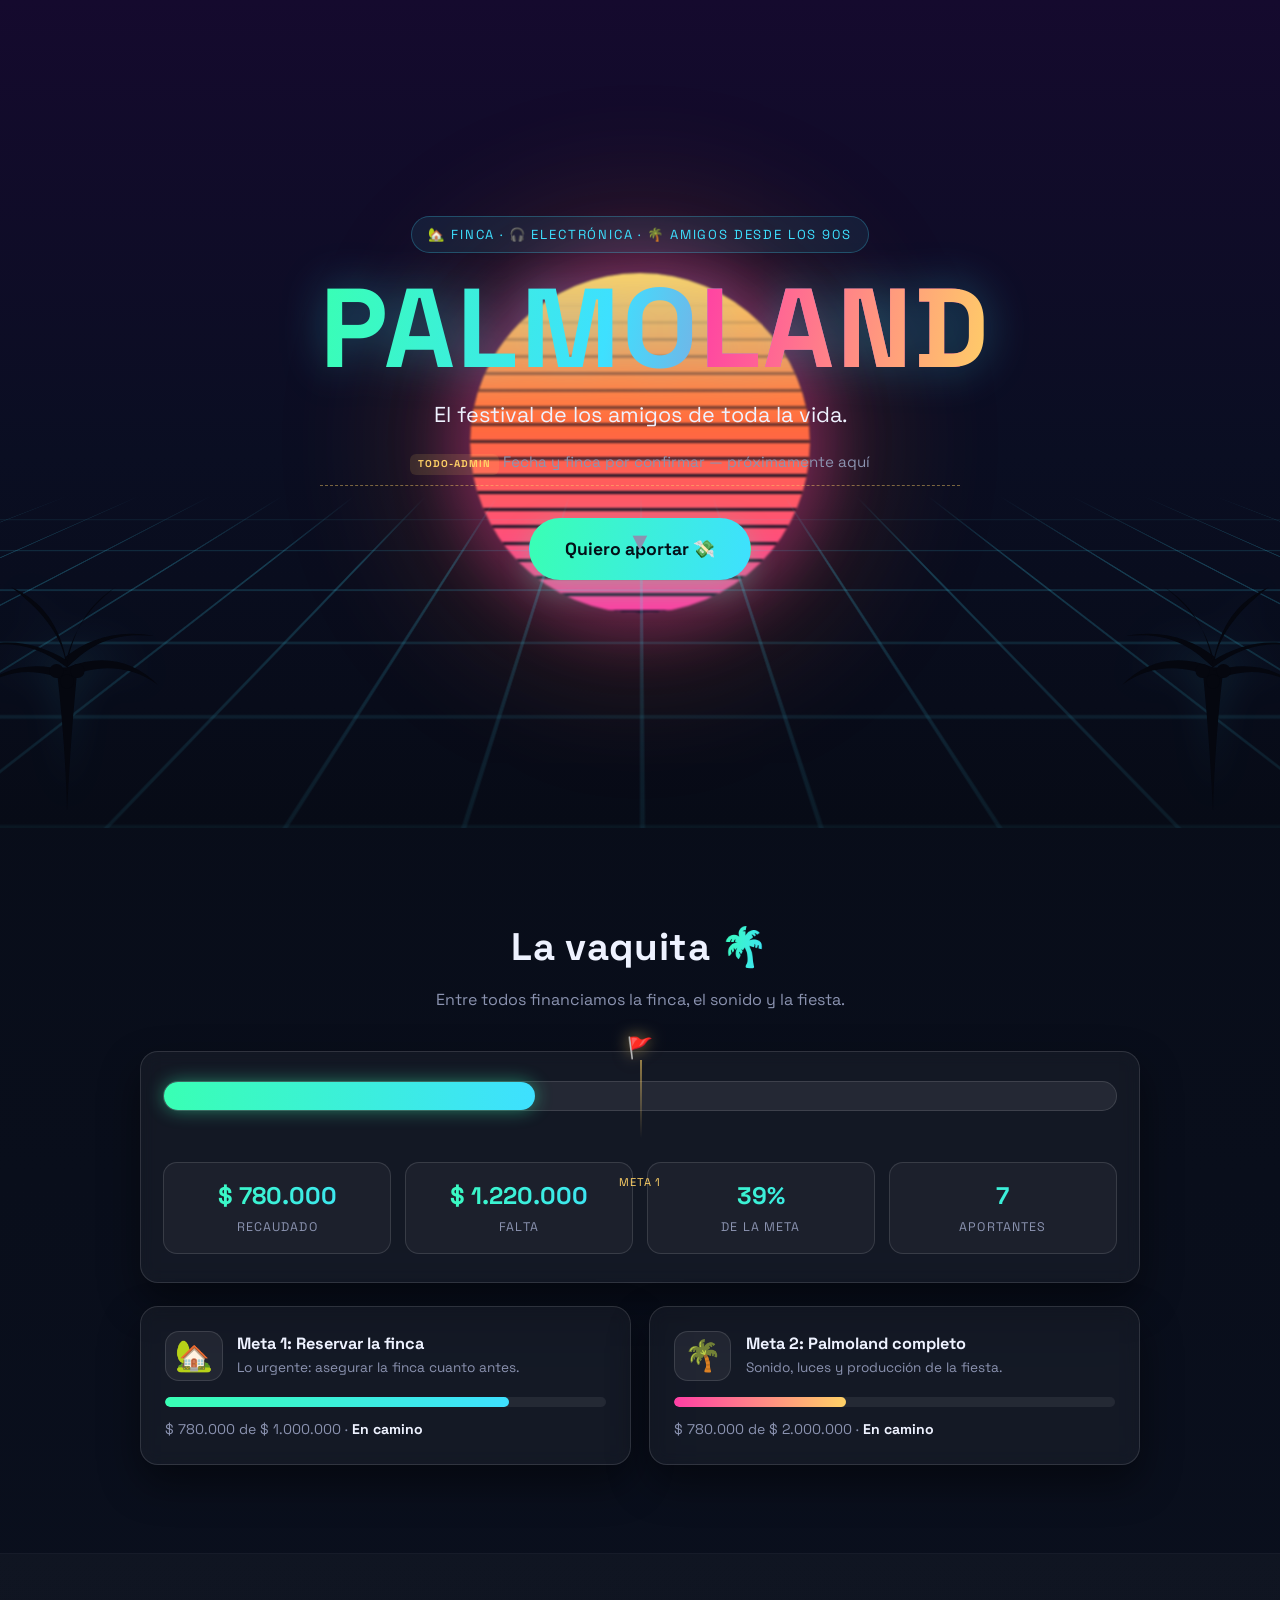
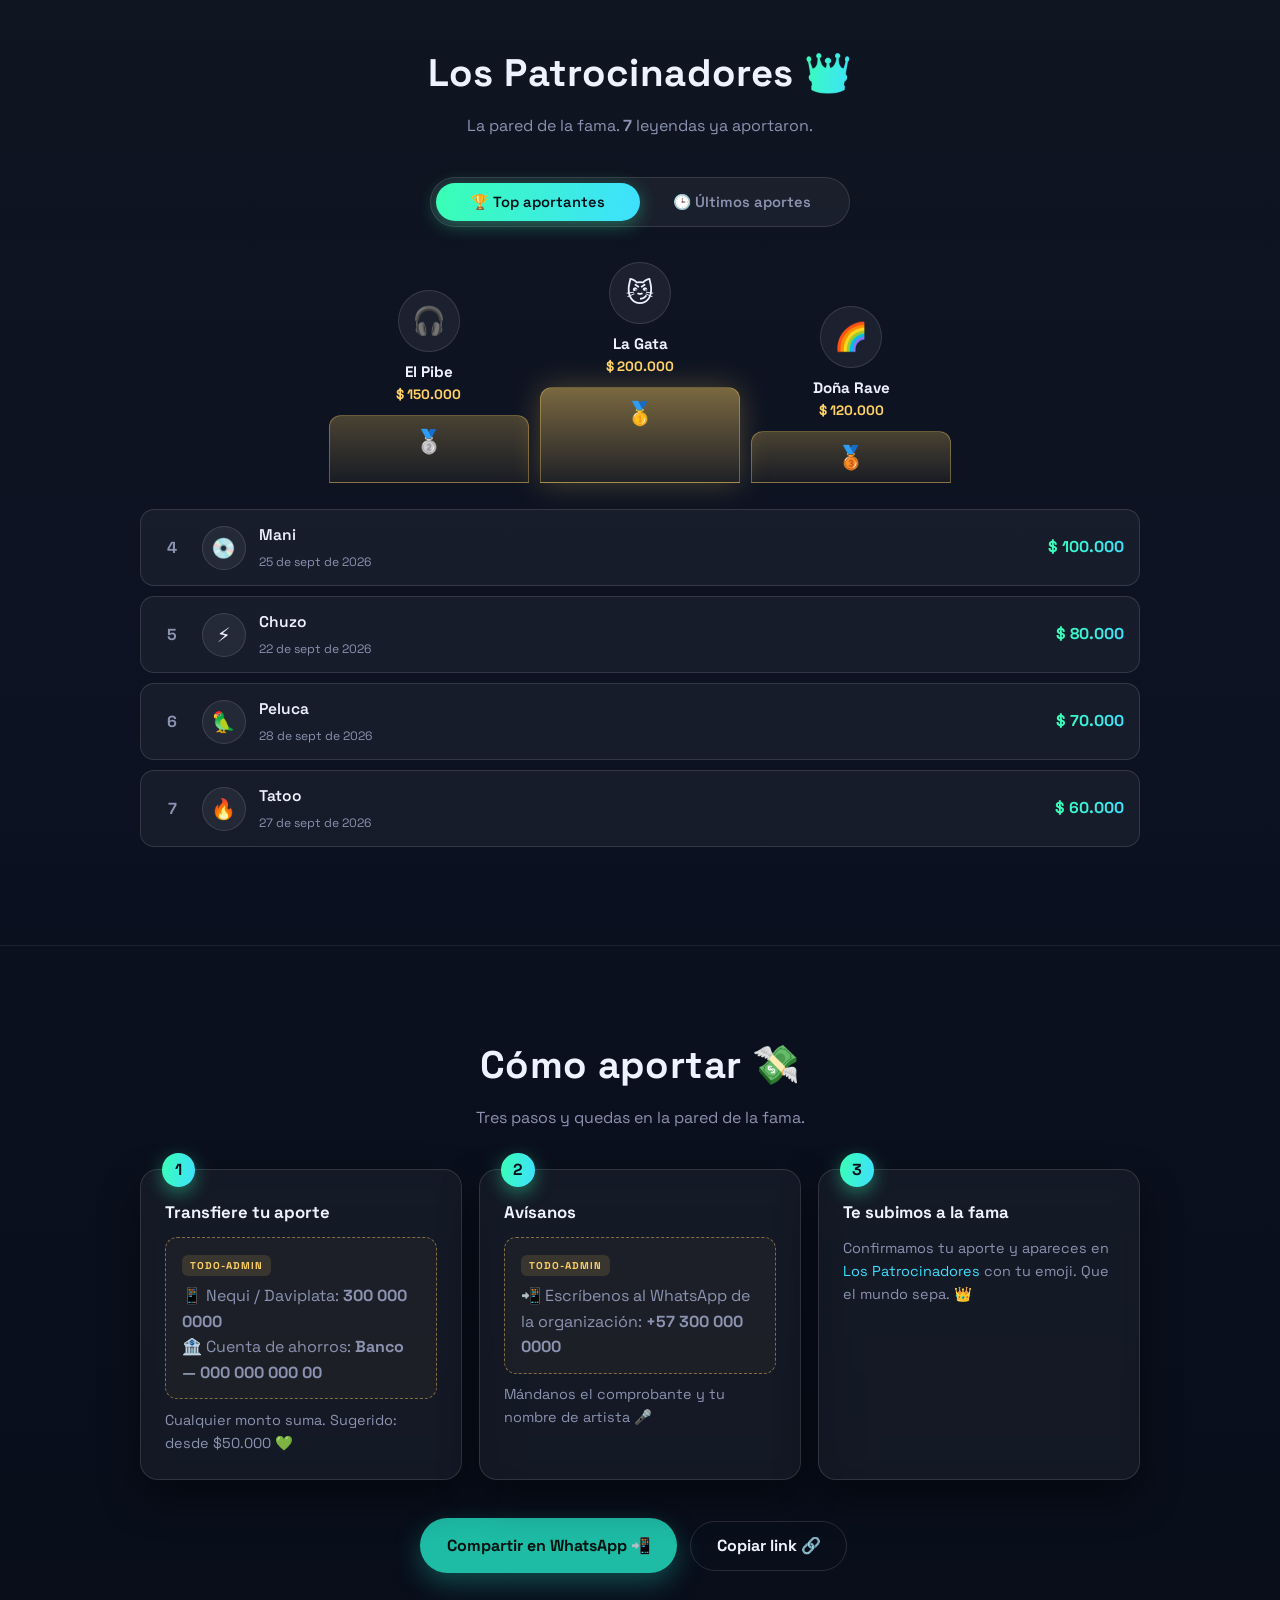
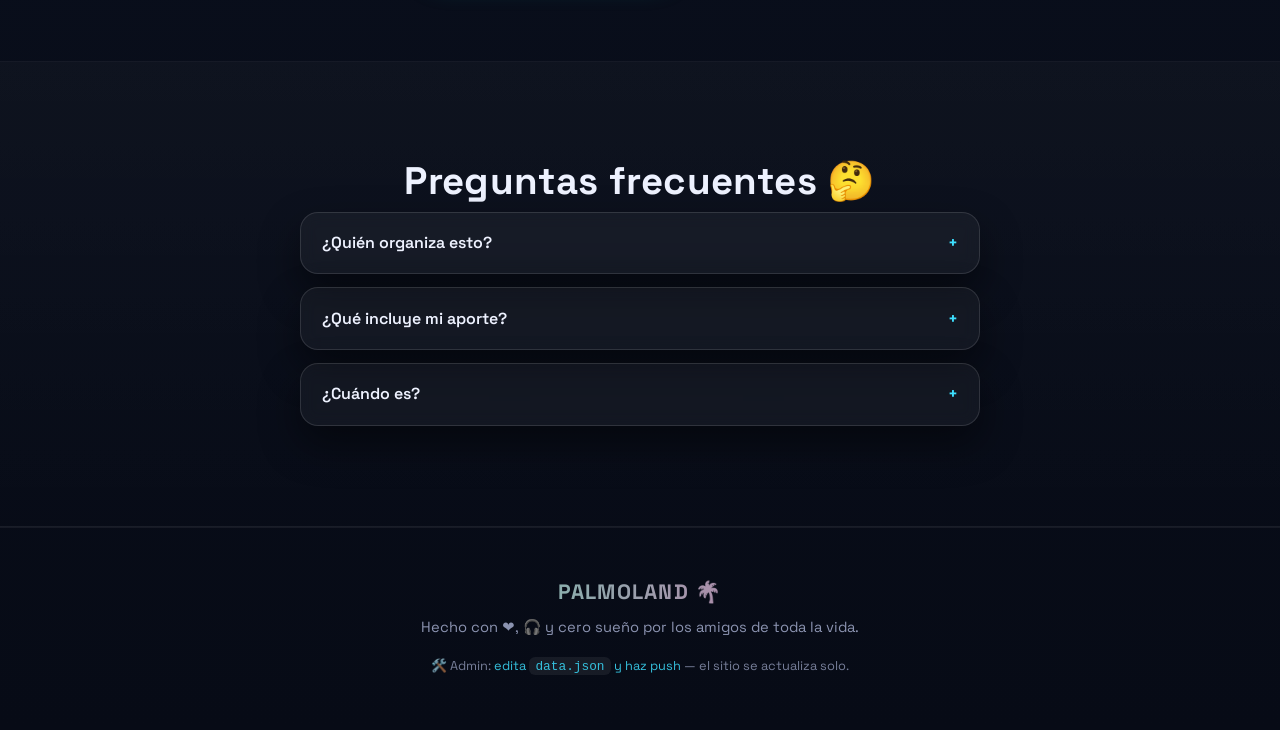
==== index.html @ c313b342 "feat: Palmoland landing page — data-driven fundraising site Single-page static site for the friends'" ====
<!DOCTYPE html>
<html lang="es-CO">
<head>
  <meta charset="UTF-8" />
  <meta name="viewport" content="width=device-width, initial-scale=1.0" />
  <title>Palmoland 🌴 — El festival de los amigos</title>
  <meta name="description" content="Palmoland: el festival privado de los amigos de toda la vida. Música electrónica, finca, y los mismos de siempre. Aporta y súmate a la fiesta 🎧🌴" />
  <meta name="theme-color" content="#070b16" />

  <!-- Open Graph / WhatsApp preview -->
  <meta property="og:title" content="Palmoland 🌴 — El festival de los amigos" />
  <meta property="og:description" content="El festival privado de los amigos de toda la vida. Aporta, mira el progreso y súmate a la fiesta 🎧" />
  <meta property="og:type" content="website" />
  <meta property="og:locale" content="es_CO" />
  <meta property="og:url" content="https://toxykdude.github.io/palmoland/" />
  <meta property="og:image" content="https://toxykdude.github.io/palmoland/og-image.png" />
  <meta property="og:image:width" content="1200" />
  <meta property="og:image:height" content="630" />
  <meta name="twitter:card" content="summary_large_image" />
  <meta name="twitter:title" content="Palmoland 🌴 — El festival de los amigos" />
  <meta name="twitter:description" content="El festival privado de los amigos de toda la vida. Aporta y súmate a la fiesta 🎧" />
  <meta name="twitter:image" content="https://toxykdude.github.io/palmoland/og-image.png" />

  <link rel="icon" href="data:image/svg+xml,%3Csvg xmlns='http://www.w3.org/2000/svg' viewBox='0 0 100 100'%3E%3Ctext y='.9em' font-size='90'%3E%F0%9F%8C%B4%3C/text%3E%3C/svg%3E" />

  <link rel="preconnect" href="https://fonts.googleapis.com" />
  <link rel="preconnect" href="https://fonts.gstatic.com" crossorigin />
  <link href="https://fonts.googleapis.com/css2?family=Space+Grotesk:wght@400;500;700&display=swap" rel="stylesheet" />
  <link rel="stylesheet" href="styles.css" />
</head>
<body>

  <!-- ============ HERO ============ -->
  <header class="hero" id="inicio">
    <div class="hero-bg" aria-hidden="true">
      <div class="sun"></div>
      <div class="grid-floor"></div>
      <svg class="palm palm-left" viewBox="0 0 120 160" aria-hidden="true"><use href="#palm-shape"/></svg>
      <svg class="palm palm-right" viewBox="0 0 120 160" aria-hidden="true"><use href="#palm-shape"/></svg>
    </div>

    <!-- Palm silhouette definition -->
    <svg width="0" height="0" style="position:absolute" aria-hidden="true">
      <defs>
        <g id="palm-shape">
          <path d="M60 160 C58 120 56 100 54 78 L66 78 C63 104 61 128 60 160 Z" />
          <path d="M60 78 C40 70 22 74 8 88 C24 76 44 76 60 84 Z" />
          <path d="M60 78 C44 62 30 58 10 60 C32 56 48 62 61 72 Z" />
          <path d="M60 76 C56 56 48 42 32 32 C46 42 56 56 60 72 Z" />
          <path d="M60 76 C64 54 74 40 92 32 C76 44 64 58 61 74 Z" />
          <path d="M60 78 C78 64 96 62 114 68 C96 60 76 64 60 74 Z" />
          <path d="M60 80 C80 74 98 78 112 92 C96 78 76 78 60 86 Z" />
          <circle cx="54" cy="80" r="4" /><circle cx="66" cy="80" r="4" /><circle cx="60" cy="86" r="4" />
        </g>
      </defs>
    </svg>

    <div class="hero-content">
      <p class="hero-kicker">🏡 Finca · 🎧 Electrónica · 🌴 Amigos desde los 90s</p>
      <h1 class="hero-title">PALMO<span>LAND</span></h1>
      <p class="hero-tagline">El festival de los amigos de toda la vida.</p>
      <p class="hero-date todo-admin"><span class="todo-tag">TODO-ADMIN</span> Fecha y finca por confirmar — próximamente aquí</p>
      <a class="btn btn-primary btn-big" href="#aportar">Quiero aportar 💸</a>
      <a class="hero-scroll" href="#progreso" aria-label="Ver progreso de la recaudación">▼</a>
    </div>
  </header>

  <main>
    <!-- ============ PROGRESO ============ -->
    <section class="section" id="progreso" aria-labelledby="progreso-title">
      <div class="wrap">
        <h2 class="section-title" id="progreso-title">La vaquita <span class="accent">🌴</span></h2>
        <p class="section-sub">Entre todos financiamos la finca, el sonido y la fiesta.</p>

        <div class="card progress-card">
          <div class="progress-bar" role="progressbar" aria-label="Progreso de la recaudación"
               aria-valuemin="0" aria-valuemax="100" aria-valuenow="0" id="main-bar" tabindex="0">
            <div class="bar-fill" id="bar-fill"></div>
            <!-- Milestone 1 pin at 50% (rendered by JS) -->
            <div class="bar-pin" id="bar-pin">
              <span class="pin-icon" id="pin-icon" aria-hidden="true">🚩</span>
              <span class="pin-label">Meta 1</span>
            </div>
          </div>

          <p class="goal-banner hidden" id="goal-banner">¡Nos pasamos de la meta! 🎉 ¡Qué banda! 🌴</p>

          <div class="stats-grid">
            <div class="stat">
              <span class="stat-value" id="stat-total" aria-live="polite">$0</span>
              <span class="stat-label">Recaudado</span>
            </div>
            <div class="stat">
              <span class="stat-value" id="stat-remaining">$0</span>
              <span class="stat-label">Falta</span>
            </div>
            <div class="stat">
              <span class="stat-value" id="stat-pct">0%</span>
              <span class="stat-label">De la meta</span>
            </div>
            <div class="stat">
              <span class="stat-value" id="stat-count">0</span>
              <span class="stat-label">Aportantes</span>
            </div>
          </div>
        </div>

        <div class="milestones" id="milestones">
          <article class="card milestone-card" id="milestone-0">
            <div class="milestone-head">
              <span class="milestone-emoji">🏡</span>
              <div>
                <h3 class="milestone-name">Meta 1: Reservar la finca</h3>
                <p class="milestone-desc">Lo urgente: asegurar la finca cuanto antes.</p>
              </div>
            </div>
            <div class="milestone-subbar"><div class="subbar-fill" id="subbar-0"></div></div>
            <p class="milestone-status"><span id="milestone-amount-0">$0 de $1.000.000</span> · <strong id="milestone-state-0">En camino</strong></p>
          </article>

          <article class="card milestone-card" id="milestone-1">
            <div class="milestone-head">
              <span class="milestone-emoji">🌴</span>
              <div>
                <h3 class="milestone-name">Meta 2: Palmoland completo</h3>
                <p class="milestone-desc">Sonido, luces y producción de la fiesta.</p>
              </div>
            </div>
            <div class="milestone-subbar"><div class="subbar-fill" id="subbar-1"></div></div>
            <p class="milestone-status"><span id="milestone-amount-1">$0 de $2.000.000</span> · <strong id="milestone-state-1">En camino</strong></p>
          </article>
        </div>
      </div>
    </section>

    <!-- ============ PATROCINADORES ============ -->
    <section class="section section-alt" id="patrocinadores" aria-labelledby="patro-title">
      <div class="wrap">
        <h2 class="section-title" id="patro-title">Los Patrocinadores <span class="accent">👑</span></h2>
        <p class="section-sub">La pared de la fama. <strong id="patro-count">0</strong> leyendas ya aportaron.</p>

        <div class="tabs" role="tablist" aria-label="Vistas de patrocinadores">
          <button class="tab active" id="tab-top" role="tab" aria-selected="true" aria-controls="view-top">🏆 Top aportantes</button>
          <button class="tab" id="tab-recent" role="tab" aria-selected="false" aria-controls="view-recent">🕒 Últimos aportes</button>
          <span class="tab-glider" id="tab-glider" aria-hidden="true"></span>
        </div>

        <div id="view-top" role="tabpanel" aria-labelledby="tab-top">
          <div class="podium" id="podium"></div>
          <ol class="rank-list" id="rank-list"></ol>
        </div>

        <div id="view-recent" role="tabpanel" aria-labelledby="tab-recent" hidden>
          <ul class="entry-list" id="recent-list"></ul>
        </div>
      </div>
    </section>

    <!-- ============ CÓMO APORTAR ============ -->
    <section class="section" id="aportar" aria-labelledby="aportar-title">
      <div class="wrap">
        <h2 class="section-title" id="aportar-title">Cómo aportar 💸</h2>
        <p class="section-sub">Tres pasos y quedas en la pared de la fama.</p>

        <div class="steps">
          <article class="card step">
            <span class="step-num">1</span>
            <h3>Transfiere tu aporte</h3>
            <div class="todo-admin todo-block">
              <span class="todo-tag">TODO-ADMIN</span>
              <p>📱 Nequi / Daviplata: <strong>300 000 0000</strong></p>
              <p>🏦 Cuenta de ahorros: <strong>Banco — 000 000 000 00</strong></p>
            </div>
            <p class="step-hint">Cualquier monto suma. Sugerido: desde $50.000 💚</p>
          </article>

          <article class="card step">
            <span class="step-num">2</span>
            <h3>Avísanos</h3>
            <div class="todo-admin todo-block">
              <span class="todo-tag">TODO-ADMIN</span>
              <p>📲 Escríbenos al WhatsApp de la organización: <strong>+57 300 000 0000</strong></p>
            </div>
            <p class="step-hint">Mándanos el comprobante y tu nombre de artista 🎤</p>
          </article>

          <article class="card step">
            <span class="step-num">3</span>
            <h3>Te subimos a la fama</h3>
            <p class="step-hint">Confirmamos tu aporte y apareces en <a href="#patrocinadores">Los Patrocinadores</a> con tu emoji. Que el mundo sepa. 👑</p>
          </article>
        </div>

        <div class="share-row">
          <a class="btn btn-wa" id="btn-wa" href="#" target="_blank" rel="noopener">Compartir en WhatsApp 📲</a>
          <button class="btn btn-ghost" id="btn-copy">Copiar link 🔗</button>
          <span class="copy-feedback" id="copy-feedback" aria-live="polite"></span>
        </div>
      </div>
    </section>

    <!-- ============ FAQ ============ -->
    <section class="section section-alt" id="faq" aria-labelledby="faq-title">
      <div class="wrap wrap-narrow">
        <h2 class="section-title" id="faq-title">Preguntas frecuentes 🤔</h2>

        <details class="card faq-item">
          <summary>¿Quién organiza esto?</summary>
          <p>Los mismos de toda la vida. Palmoland es un festival privado entre amigos: sin patrocinadores, sin foreigns, solo la banda. 🎧</p>
        </details>
        <details class="card faq-item">
          <summary>¿Qué incluye mi aporte?</summary>
          <p>La finca, el sistema de sonido, las luces y la producción de la fiesta. Con la Meta 1 aseguramos la finca; con la Meta 2, Palmoland completo. 🌴</p>
        </details>
        <details class="card faq-item">
          <summary>¿Cuándo es?</summary>
          <p>La fecha se confirma apenas reservemos la finca (Meta 1). Mantente pegado al grupo. 🔜</p>
        </details>
      </div>
    </section>
  </main>

  <!-- ============ FOOTER ============ -->
  <footer class="footer">
    <div class="wrap">
      <p class="footer-title">PALMOLAND 🌴</p>
      <p>Hecho con ❤️, 🎧 y cero sueño por los amigos de toda la vida.</p>
      <p class="footer-admin">🛠️ Admin: <a href="https://github.com/toxykdude/palmoland" target="_blank" rel="noopener">edita <code>data.json</code> y haz push</a> — el sitio se actualiza solo.</p>
    </div>
  </footer>

  <script src="app.js" defer></script>
</body>
</html>
---- styles.css ----
/* ============================================================
   PALMOLAND — synthwave landing for lifelong friends
   Mobile-first · no frameworks · GitHub Pages subpath-safe
   ============================================================ */

:root {
  --bg-0: #070b16;
  --bg-1: #0b1120;
  --bg-2: #101735;
  --card: rgba(255, 255, 255, 0.045);
  --card-strong: rgba(255, 255, 255, 0.08);
  --border: rgba(255, 255, 255, 0.12);
  --text: #eef2ff;
  --muted: #8b93b0;
  --green: #39ffb4;
  --pink: #ff3ea5;
  --cyan: #3ee0ff;
  --gold: #ffd166;
  --font: "Space Grotesk", system-ui, -apple-system, "Segoe UI", Roboto, sans-serif;
  --radius: 18px;
  --shadow: 0 18px 40px rgba(0, 0, 0, 0.45);
}

* { box-sizing: border-box; margin: 0; padding: 0; }

html { scroll-behavior: smooth; }

body {
  font-family: var(--font);
  background:
    radial-gradient(1200px 600px at 80% -10%, rgba(255, 62, 165, 0.12), transparent 60%),
    radial-gradient(1000px 500px at 10% 110%, rgba(62, 224, 255, 0.10), transparent 60%),
    linear-gradient(180deg, var(--bg-0), var(--bg-1) 60%, var(--bg-0));
  color: var(--text);
  line-height: 1.6;
  -webkit-font-smoothing: antialiased;
  overflow-x: hidden;
}

img, svg { display: block; max-width: 100%; }
a { color: var(--cyan); text-decoration: none; }
a:hover { text-decoration: underline; }

.wrap { width: min(1000px, 92%); margin: 0 auto; }
.wrap-narrow { width: min(680px, 92%); }

.hidden { display: none !important; }

/* ============================================================
   HERO
   ============================================================ */
.hero {
  position: relative;
  min-height: 92svh;
  display: flex;
  align-items: center;
  justify-content: center;
  text-align: center;
  padding: 4rem 1rem 6rem;
  overflow: hidden;
  isolation: isolate;
}

.hero-bg {
  position: absolute;
  inset: 0;
  z-index: -1;
  background: linear-gradient(180deg, #150a2e 0%, #0a0e22 55%, var(--bg-0) 100%);
}

/* Neon sun on the horizon */
.sun {
  position: absolute;
  left: 50%;
  bottom: 26%;
  width: min(58vw, 340px);
  aspect-ratio: 1;
  transform: translateX(-50%);
  border-radius: 50%;
  background: linear-gradient(180deg, #ffd166 0%, #ff6a3d 45%, #ff3ea5 100%);
  filter: blur(1px);
  box-shadow: 0 0 60px 18px rgba(255, 62, 165, 0.35), 0 0 140px 60px rgba(255, 106, 61, 0.18);
  animation: sunPulse 5s ease-in-out infinite;
}

/* Sun slits (classic synthwave cut) */
.sun::after {
  content: "";
  position: absolute;
  inset: 0;
  border-radius: 50%;
  background: repeating-linear-gradient(
    180deg,
    transparent 0 14px,
    rgba(10, 14, 34, 0.92) 14px 17px
  );
  mask-image: linear-gradient(180deg, transparent 8%, #000 60%);
}

@keyframes sunPulse {
  0%, 100% { box-shadow: 0 0 60px 18px rgba(255, 62, 165, 0.35), 0 0 140px 60px rgba(255, 106, 61, 0.18); }
  50% { box-shadow: 0 0 80px 28px rgba(255, 62, 165, 0.5), 0 0 180px 80px rgba(255, 106, 61, 0.25); }
}

/* Perspective grid floor */
.grid-floor {
  position: absolute;
  left: -40%;
  right: -40%;
  bottom: -6%;
  height: 46%;
  background:
    repeating-linear-gradient(90deg, rgba(62, 224, 255, 0.22) 0 2px, transparent 2px 72px),
    repeating-linear-gradient(0deg, rgba(62, 224, 255, 0.16) 0 2px, transparent 2px 48px);
  transform: perspective(420px) rotateX(62deg);
  transform-origin: top center;
  mask-image: linear-gradient(180deg, transparent 0%, #000 30%, transparent 96%);
  animation: gridMove 7s linear infinite;
}

@keyframes gridMove {
  from { background-position: 0 0, 0 0; }
  to { background-position: 0 0, 0 48px; }
}

/* Palm silhouettes */
.palm {
  position: absolute;
  bottom: 2%;
  width: clamp(90px, 18vw, 190px);
  fill: #05070f;
  filter: drop-shadow(0 0 18px rgba(62, 224, 255, 0.12));
  transform-origin: bottom center;
  animation: sway 6s ease-in-out infinite;
}
.palm-left { left: -3%; transform: scaleX(-1); }
.palm-right { right: -3%; animation-delay: -3s; }

@keyframes sway {
  0%, 100% { rotate: -2deg; }
  50% { rotate: 2deg; }
}

.hero-content { position: relative; z-index: 1; max-width: 640px; }

.hero-kicker {
  display: inline-block;
  font-size: 0.82rem;
  letter-spacing: 0.14em;
  text-transform: uppercase;
  color: var(--cyan);
  background: rgba(62, 224, 255, 0.08);
  border: 1px solid rgba(62, 224, 255, 0.25);
  border-radius: 999px;
  padding: 0.45rem 1rem;
  margin-bottom: 1.4rem;
}

.hero-title {
  font-size: clamp(3.2rem, 16vw, 7rem);
  font-weight: 700;
  line-height: 0.95;
  letter-spacing: 0.02em;
  background: linear-gradient(100deg, var(--green) 0%, var(--cyan) 45%, var(--pink) 100%);
  -webkit-background-clip: text;
  background-clip: text;
  color: transparent;
  filter: drop-shadow(0 0 22px rgba(62, 224, 255, 0.35));
  text-transform: uppercase;
}

.hero-title span {
  background: linear-gradient(100deg, var(--pink) 0%, var(--gold) 100%);
  -webkit-background-clip: text;
  background-clip: text;
  color: transparent;
}

.hero-tagline {
  margin-top: 1rem;
  font-size: clamp(1.05rem, 4vw, 1.35rem);
  color: var(--text);
}

.hero-date { margin-top: 1.1rem; font-size: 0.95rem; }

.hero-scroll {
  position: absolute;
  bottom: 1.4rem;
  left: 50%;
  transform: translateX(-50%);
  color: var(--muted);
  font-size: 1.2rem;
  animation: bounce 2s ease-in-out infinite;
}

@keyframes bounce {
  0%, 100% { transform: translate(-50%, 0); }
  50% { transform: translate(-50%, 8px); }
}

/* ============================================================
   BUTTONS
   ============================================================ */
.btn {
  display: inline-block;
  font-family: var(--font);
  font-weight: 700;
  font-size: 1rem;
  border-radius: 999px;
  padding: 0.85rem 1.6rem;
  border: 1px solid transparent;
  cursor: pointer;
  transition: transform 0.18s ease, box-shadow 0.18s ease, background 0.18s ease;
}

.btn:hover { transform: translateY(-2px); text-decoration: none; }
.btn:active { transform: translateY(0); }

.btn-big {
  margin-top: 2rem;
  font-size: 1.1rem;
  padding: 1rem 2.2rem;
  background: linear-gradient(100deg, var(--green), var(--cyan));
  color: #041018;
  box-shadow: 0 10px 30px rgba(57, 255, 180, 0.35);
}
.btn-big:hover { box-shadow: 0 14px 40px rgba(57, 255, 180, 0.5); }

.btn-wa {
  background: #1ebba5;
  color: #04120f;
  box-shadow: 0 10px 26px rgba(30, 187, 165, 0.35);
}
.btn-wa:hover { box-shadow: 0 14px 34px rgba(30, 187, 165, 0.5); }

.btn-ghost {
  background: transparent;
  color: var(--text);
  border-color: var(--border);
}
.btn-ghost:hover { border-color: var(--cyan); color: var(--cyan); }

/* ============================================================
   SECTIONS
   ============================================================ */
.section { padding: 4.2rem 0; }
.section-alt {
  background: linear-gradient(180deg, rgba(255, 255, 255, 0.025), rgba(255, 255, 255, 0));
  border-top: 1px solid rgba(255, 255, 255, 0.05);
  border-bottom: 1px solid rgba(255, 255, 255, 0.05);
}

.section-title {
  font-size: clamp(1.7rem, 6vw, 2.4rem);
  font-weight: 700;
  text-align: center;
  letter-spacing: 0.01em;
}

.section-sub {
  text-align: center;
  color: var(--muted);
  margin: 0.6rem auto 2.4rem;
  max-width: 560px;
}

.accent {
  background: linear-gradient(100deg, var(--green), var(--cyan));
  -webkit-background-clip: text;
  background-clip: text;
  color: transparent;
}

/* ============================================================
   CARDS
   ============================================================ */
.card {
  background: var(--card);
  border: 1px solid var(--border);
  border-radius: var(--radius);
  padding: 1.5rem;
  backdrop-filter: blur(8px);
  box-shadow: var(--shadow);
}

/* ============================================================
   PROGRESS
   ============================================================ */
.progress-card { padding: 1.8rem 1.4rem; }

.progress-bar {
  position: relative;
  height: 30px;
  border-radius: 999px;
  background: rgba(255, 255, 255, 0.07);
  border: 1px solid var(--border);
  overflow: visible;
}

.bar-fill {
  height: 100%;
  width: 0%;
  border-radius: 999px;
  background: linear-gradient(90deg, var(--green), var(--cyan));
  box-shadow: 0 0 18px rgba(57, 255, 180, 0.45);
  transition: width 1.2s cubic-bezier(0.22, 1, 0.36, 1);
}

/* Milestone pin */
.bar-pin {
  position: absolute;
  top: -44px;
  bottom: -30px;
  left: 50%;
  transform: translateX(-50%);
  display: flex;
  flex-direction: column;
  align-items: center;
  pointer-events: none;
}

.pin-icon {
  font-size: 1.3rem;
  line-height: 1;
  filter: drop-shadow(0 0 8px rgba(255, 209, 102, 0.6));
}

.pin-label {
  position: absolute;
  top: calc(100% + 34px);
  font-size: 0.7rem;
  letter-spacing: 0.08em;
  text-transform: uppercase;
  color: var(--gold);
  white-space: nowrap;
}

/* vertical guide line for the pin */
.bar-pin::before {
  content: "";
  position: absolute;
  top: 22px;
  bottom: 2px;
  left: 50%;
  width: 2px;
  background: linear-gradient(180deg, var(--gold), transparent);
  opacity: 0.55;
}

.progress-bar.unlocked .pin-icon { filter: drop-shadow(0 0 14px rgba(57, 255, 180, 0.9)); }
.progress-bar.unlocked .pin-label { color: var(--green); }

.goal-banner {
  margin-top: 2.6rem;
  text-align: center;
  font-weight: 700;
  color: var(--gold);
  background: rgba(255, 209, 102, 0.08);
  border: 1px dashed rgba(255, 209, 102, 0.4);
  border-radius: 12px;
  padding: 0.7rem 1rem;
}

.stats-grid {
  display: grid;
  grid-template-columns: repeat(2, 1fr);
  gap: 0.9rem;
  margin-top: 3.2rem;
}

.stat {
  background: rgba(255, 255, 255, 0.04);
  border: 1px solid var(--border);
  border-radius: 14px;
  padding: 0.9rem 0.6rem;
  text-align: center;
}

.stat-value {
  display: block;
  font-size: clamp(1.15rem, 4.5vw, 1.5rem);
  font-weight: 700;
  background: linear-gradient(100deg, var(--green), var(--cyan));
  -webkit-background-clip: text;
  background-clip: text;
  color: transparent;
}

.stat-label {
  display: block;
  margin-top: 0.15rem;
  font-size: 0.78rem;
  text-transform: uppercase;
  letter-spacing: 0.09em;
  color: var(--muted);
}

/* Milestone cards */
.milestones {
  display: grid;
  grid-template-columns: 1fr;
  gap: 1.1rem;
  margin-top: 1.4rem;
}

.milestone-card { transition: box-shadow 0.4s ease, border-color 0.4s ease; }

.milestone-card.unlocked {
  border-color: rgba(57, 255, 180, 0.55);
  box-shadow: 0 0 0 1px rgba(57, 255, 180, 0.35), 0 0 34px rgba(57, 255, 180, 0.18);
  animation: unlockFlash 1.4s ease 1;
}

@keyframes unlockFlash {
  0% { box-shadow: 0 0 0 1px rgba(57, 255, 180, 0.1), 0 0 0 rgba(57, 255, 180, 0); }
  35% { box-shadow: 0 0 0 2px rgba(57, 255, 180, 0.9), 0 0 60px rgba(57, 255, 180, 0.55); }
  100% { box-shadow: 0 0 0 1px rgba(57, 255, 180, 0.35), 0 0 34px rgba(57, 255, 180, 0.18); }
}

.milestone-head { display: flex; gap: 0.9rem; align-items: flex-start; }

.milestone-emoji {
  font-size: 1.9rem;
  line-height: 1;
  background: rgba(255, 255, 255, 0.06);
  border: 1px solid var(--border);
  border-radius: 14px;
  padding: 0.55rem;
}

.milestone-name { font-size: 1.02rem; }
.milestone-desc { font-size: 0.85rem; color: var(--muted); }

.milestone-subbar {
  margin-top: 1rem;
  height: 10px;
  border-radius: 999px;
  background: rgba(255, 255, 255, 0.07);
  overflow: hidden;
}

.subbar-fill {
  height: 100%;
  width: 0%;
  border-radius: 999px;
  background: linear-gradient(90deg, var(--pink), var(--gold));
  transition: width 1.2s cubic-bezier(0.22, 1, 0.36, 1);
}

#milestone-0 .subbar-fill { background: linear-gradient(90deg, var(--green), var(--cyan)); }

.milestone-status { margin-top: 0.7rem; font-size: 0.88rem; color: var(--muted); }
.milestone-status strong { color: var(--text); }
.milestone-card.unlocked .milestone-status strong { color: var(--green); }

/* ============================================================
   TABS
   ============================================================ */
.tabs {
  position: relative;
  display: grid;
  grid-template-columns: 1fr 1fr;
  max-width: 420px;
  margin: 0 auto 1.8rem;
  background: rgba(255, 255, 255, 0.05);
  border: 1px solid var(--border);
  border-radius: 999px;
  padding: 5px;
}

.tab {
  position: relative;
  z-index: 1;
  font-family: var(--font);
  font-weight: 600;
  font-size: 0.92rem;
  color: var(--muted);
  background: none;
  border: none;
  border-radius: 999px;
  padding: 0.6rem 0.5rem;
  cursor: pointer;
  transition: color 0.25s ease;
}

.tab.active { color: #041018; }

.tab-glider {
  position: absolute;
  z-index: 0;
  top: 5px;
  bottom: 5px;
  left: 5px;
  width: calc(50% - 5px);
  border-radius: 999px;
  background: linear-gradient(100deg, var(--green), var(--cyan));
  box-shadow: 0 4px 18px rgba(57, 255, 180, 0.35);
  transition: transform 0.3s cubic-bezier(0.22, 1, 0.36, 1);
}

.tabs.moved .tab-glider { transform: translateX(100%); }

/* ============================================================
   PODIUM
   ============================================================ */
.podium {
  display: flex;
  align-items: flex-end;
  justify-content: center;
  gap: 0.7rem;
  margin: 2.2rem 0 1.6rem;
}

.podium-slot { text-align: center; flex: 1; max-width: 200px; }

.podium-avatar {
  font-size: 1.7rem;
  background: rgba(255, 255, 255, 0.06);
  border: 1px solid var(--border);
  border-radius: 50%;
  width: 62px;
  height: 62px;
  display: flex;
  align-items: center;
  justify-content: center;
  margin: 0 auto 0.5rem;
}

.podium-name { font-weight: 700; font-size: 0.95rem; }
.podium-amount { font-size: 0.85rem; color: var(--gold); font-weight: 700; }

.podium-base {
  margin-top: 0.6rem;
  border-radius: 12px 12px 0 0;
  background: linear-gradient(180deg, rgba(255, 209, 102, 0.25), rgba(255, 209, 102, 0.05));
  border: 1px solid rgba(255, 209, 102, 0.35);
  display: flex;
  align-items: flex-start;
  justify-content: center;
  font-size: 1.4rem;
  padding-top: 0.5rem;
}

.podium-slot.p1 .podium-base { height: 96px; background: linear-gradient(180deg, rgba(255, 209, 102, 0.45), rgba(255, 209, 102, 0.08)); box-shadow: 0 0 30px rgba(255, 209, 102, 0.25); }
.podium-slot.p2 .podium-base { height: 68px; }
.podium-slot.p3 .podium-base { height: 52px; }

.podium-order-1 { order: 2; }
.podium-order-2 { order: 1; }
.podium-order-3 { order: 3; }

/* Ranked list (4th+) and recent list */
.rank-list, .entry-list { list-style: none; margin-top: 1.2rem; }

.entry {
  display: flex;
  align-items: center;
  gap: 0.85rem;
  background: var(--card);
  border: 1px solid var(--border);
  border-radius: 14px;
  padding: 0.75rem 0.95rem;
  margin-bottom: 0.6rem;
  opacity: 0;
  transform: translateY(14px);
  animation: slideIn 0.5s ease forwards;
  transition: transform 0.18s ease, border-color 0.18s ease;
}

.entry:hover { transform: translateY(-2px); border-color: rgba(62, 224, 255, 0.4); }

@keyframes slideIn {
  to { opacity: 1; transform: translateY(0); }
}

.entry-rank {
  min-width: 2rem;
  font-weight: 700;
  color: var(--muted);
  text-align: center;
}

.entry-avatar {
  font-size: 1.25rem;
  background: rgba(255, 255, 255, 0.06);
  border: 1px solid var(--border);
  border-radius: 50%;
  width: 44px;
  height: 44px;
  display: flex;
  align-items: center;
  justify-content: center;
  flex-shrink: 0;
}

.entry-main { flex: 1; min-width: 0; }
.entry-name { font-weight: 600; font-size: 0.97rem; }
.entry-date { font-size: 0.76rem; color: var(--muted); }

.entry-amount {
  font-weight: 700;
  font-size: 0.98rem;
  white-space: nowrap;
  background: linear-gradient(100deg, var(--green), var(--cyan));
  -webkit-background-clip: text;
  background-clip: text;
  color: transparent;
}

.empty-note {
  text-align: center;
  color: var(--muted);
  padding: 2.4rem 1rem;
  border: 1px dashed var(--border);
  border-radius: var(--radius);
}

/* ============================================================
   STEPS (Cómo aportar)
   ============================================================ */
.steps { display: grid; grid-template-columns: 1fr; gap: 1.1rem; }

.step { position: relative; padding-top: 2.1rem; }

.step-num {
  position: absolute;
  top: -1.05rem;
  left: 1.3rem;
  width: 2.1rem;
  height: 2.1rem;
  display: flex;
  align-items: center;
  justify-content: center;
  font-weight: 700;
  color: #041018;
  background: linear-gradient(100deg, var(--green), var(--cyan));
  border-radius: 50%;
  box-shadow: 0 6px 18px rgba(57, 255, 180, 0.4);
}

.step h3 { margin-bottom: 0.7rem; font-size: 1.05rem; }
.step-hint { font-size: 0.9rem; color: var(--muted); margin-top: 0.6rem; }

/* ============================================================
   TODO-ADMIN slots
   ============================================================ */
.todo-admin {
  color: var(--muted);
  border-bottom: 1px dashed rgba(255, 209, 102, 0.45);
  padding-bottom: 0.2rem;
}

.todo-block {
  border: 1px dashed rgba(255, 209, 102, 0.45);
  border-radius: 12px;
  padding: 0.8rem 1rem;
  background: rgba(255, 209, 102, 0.04);
}

.todo-tag {
  display: inline-block;
  font-size: 0.62rem;
  font-weight: 700;
  letter-spacing: 0.1em;
  text-transform: uppercase;
  color: var(--gold);
  background: rgba(255, 209, 102, 0.12);
  border-radius: 6px;
  padding: 0.15rem 0.5rem;
  margin-bottom: 0.45rem;
}

/* ============================================================
   SHARE ROW
   ============================================================ */
.share-row {
  display: flex;
  flex-wrap: wrap;
  align-items: center;
  justify-content: center;
  gap: 0.8rem;
  margin-top: 2.4rem;
}

.copy-feedback {
  font-weight: 600;
  color: var(--green);
  min-height: 1.4em;
}

/* ============================================================
   FAQ
   ============================================================ */
.faq-item { margin-bottom: 0.8rem; padding: 1.1rem 1.3rem; }

.faq-item summary {
  cursor: pointer;
  font-weight: 600;
  list-style: none;
  display: flex;
  justify-content: space-between;
  align-items: center;
  gap: 1rem;
}

.faq-item summary::-webkit-details-marker { display: none; }
.faq-item summary::after { content: "+"; color: var(--cyan); font-weight: 700; }
.faq-item[open] summary::after { content: "–"; }
.faq-item p { margin-top: 0.7rem; color: var(--muted); }

/* ============================================================
   FOOTER
   ============================================================ */
.footer {
  padding: 3rem 0 3.4rem;
  text-align: center;
  color: var(--muted);
  font-size: 0.92rem;
  border-top: 1px solid rgba(255, 255, 255, 0.06);
}

.footer-title {
  font-size: 1.3rem;
  font-weight: 700;
  letter-spacing: 0.06em;
  margin-bottom: 0.4rem;
  background: linear-gradient(100deg, var(--green), var(--pink));
  -webkit-background-clip: text;
  background-clip: text;
  color: transparent;
}

.footer-admin { margin-top: 1rem; font-size: 0.8rem; opacity: 0.85; }
.footer-admin code { background: rgba(255, 255, 255, 0.08); padding: 0.1rem 0.4rem; border-radius: 6px; }

/* ============================================================
   CONFETTI CANVAS
   ============================================================ */
#confetti-canvas {
  position: fixed;
  inset: 0;
  pointer-events: none;
  z-index: 999;
}

/* ============================================================
   RESPONSIVE — tablet and up
   ============================================================ */
@media (min-width: 640px) {
  .stats-grid { grid-template-columns: repeat(4, 1fr); }
  .milestones { grid-template-columns: 1fr 1fr; }
  .steps { grid-template-columns: repeat(3, 1fr); }
  .step { padding-top: 1.8rem; }
}

@media (min-width: 900px) {
  .section { padding: 5.5rem 0; }
  .palm { width: 210px; }
}

/* ============================================================
   REDUCED MOTION
   ============================================================ */
@media (prefers-reduced-motion: reduce) {
  html { scroll-behavior: auto; }
  *, *::before, *::after {
    animation-duration: 0.001s !important;
    animation-iteration-count: 1 !important;
    transition-duration: 0.001s !important;
  }
  .entry { opacity: 1; transform: none; animation: none; }
}
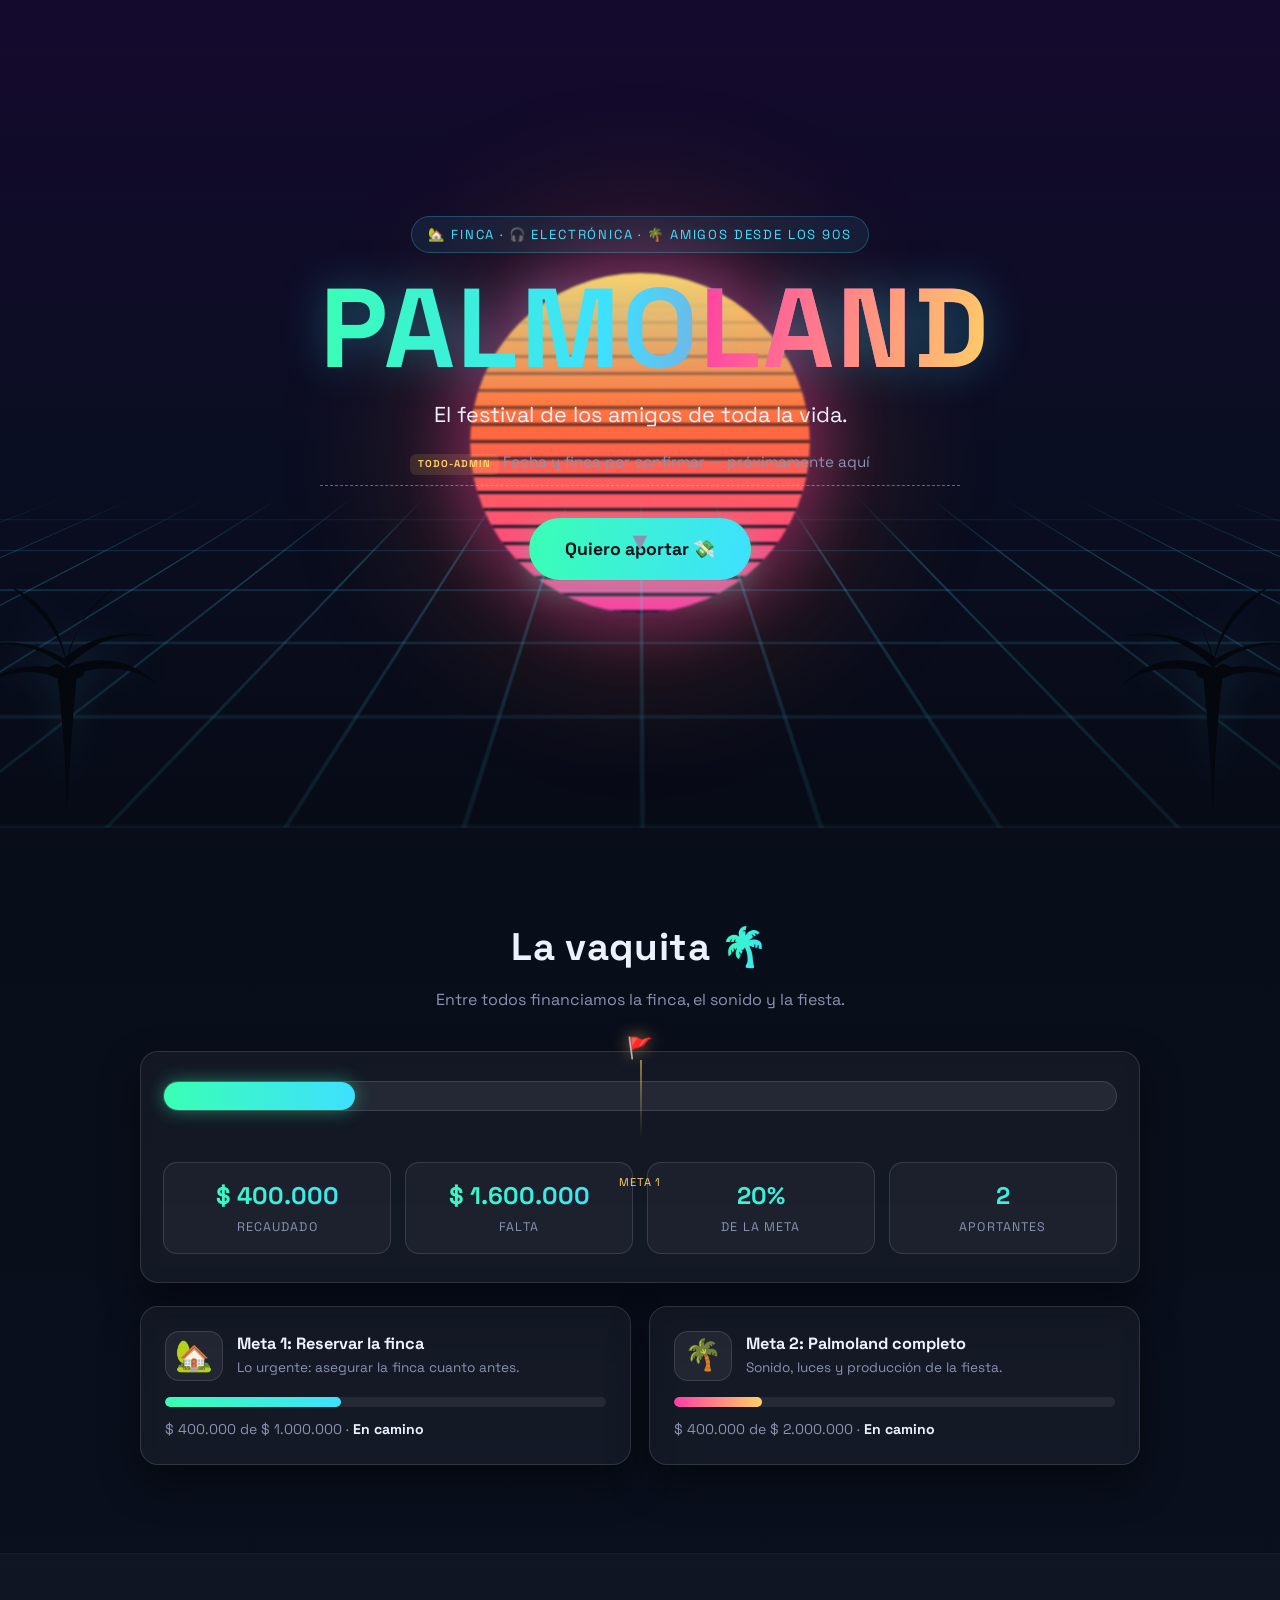
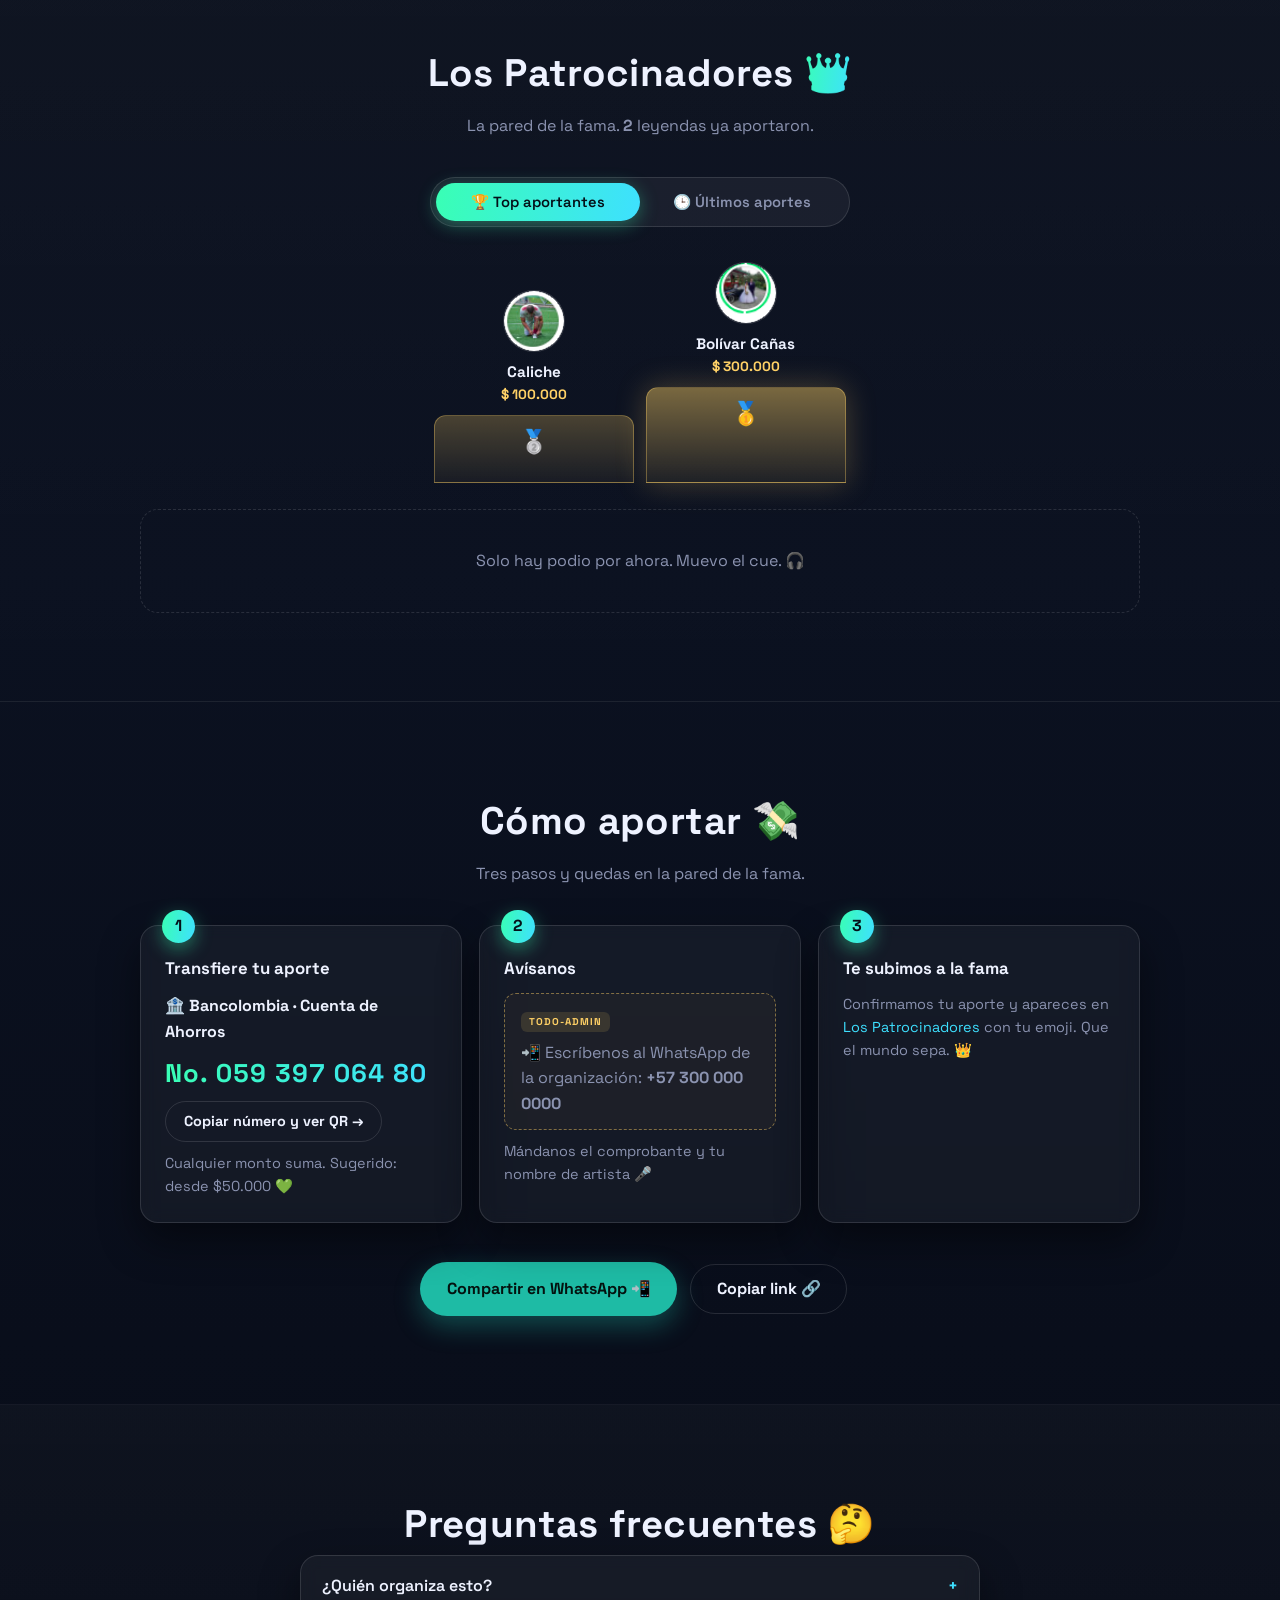
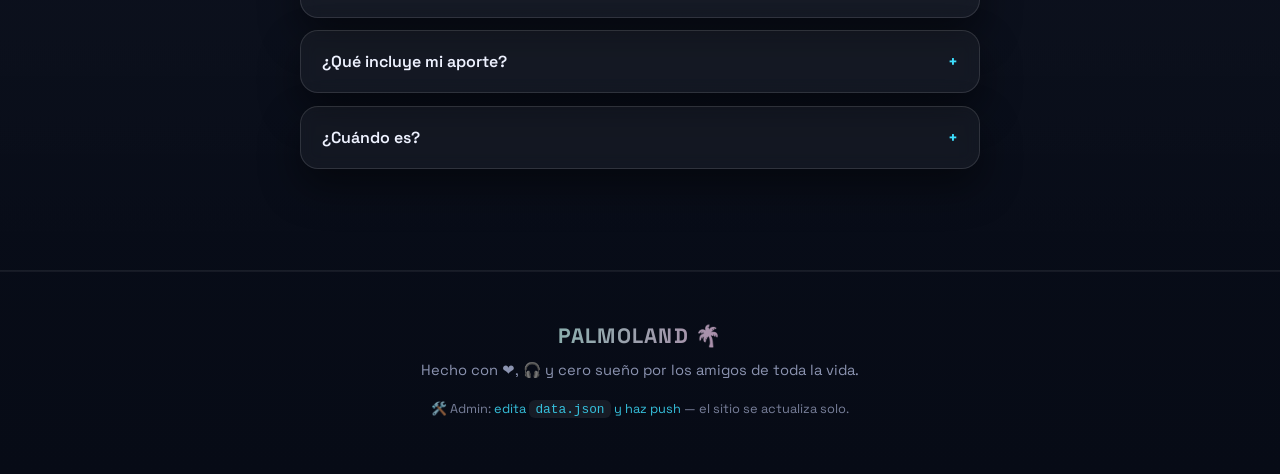
==== commit 5ca150a5: "feat: real pals data, photo avatars, and Bancolombia payment page - data.json: real contributions — " ====
--- a/index.html
+++ b/index.html
@@ -60,7 +60,7 @@
       <h1 class="hero-title">PALMO<span>LAND</span></h1>
       <p class="hero-tagline">El festival de los amigos de toda la vida.</p>
       <p class="hero-date todo-admin"><span class="todo-tag">TODO-ADMIN</span> Fecha y finca por confirmar — próximamente aquí</p>
-      <a class="btn btn-primary btn-big" href="#aportar">Quiero aportar 💸</a>
+      <a class="btn btn-primary btn-big" href="aportar.html">Quiero aportar 💸</a>
       <a class="hero-scroll" href="#progreso" aria-label="Ver progreso de la recaudación">▼</a>
     </div>
   </header>
@@ -166,11 +166,9 @@
           <article class="card step">
             <span class="step-num">1</span>
             <h3>Transfiere tu aporte</h3>
-            <div class="todo-admin todo-block">
-              <span class="todo-tag">TODO-ADMIN</span>
-              <p>📱 Nequi / Daviplata: <strong>300 000 0000</strong></p>
-              <p>🏦 Cuenta de ahorros: <strong>Banco — 000 000 000 00</strong></p>
-            </div>
+            <p>🏦 <strong>Bancolombia · Cuenta de Ahorros</strong></p>
+            <p class="account-number" style="font-size:clamp(1.2rem,5vw,1.6rem);margin:0.5rem 0">No. 059 397 064 80</p>
+            <p><a class="btn btn-ghost" href="aportar.html" style="padding:0.5rem 1.1rem;font-size:0.9rem">Copiar número y ver QR →</a></p>
             <p class="step-hint">Cualquier monto suma. Sugerido: desde $50.000 💚</p>
           </article>
 
--- a/styles.css
+++ b/styles.css
@@ -525,6 +525,13 @@
   align-items: center;
   justify-content: center;
   margin: 0 auto 0.5rem;
+  overflow: hidden;
+}
+
+.podium-avatar img {
+  width: 100%;
+  height: 100%;
+  object-fit: cover;
 }
 
 .podium-name { font-weight: 700; font-size: 0.95rem; }
@@ -592,6 +599,13 @@
   align-items: center;
   justify-content: center;
   flex-shrink: 0;
+  overflow: hidden;
+}
+
+.entry-avatar img {
+  width: 100%;
+  height: 100%;
+  object-fit: cover;
 }
 
 .entry-main { flex: 1; min-width: 0; }
@@ -743,6 +757,102 @@
   pointer-events: none;
   z-index: 999;
 }
+
+/* ============================================================
+   APORTAR PAGE
+   ============================================================ */
+.page-head {
+  display: flex;
+  align-items: center;
+  gap: 0.8rem;
+  padding: 1.1rem 0;
+}
+
+.page-head a {
+  color: var(--muted);
+  font-weight: 600;
+  font-size: 0.95rem;
+}
+.page-head a:hover { color: var(--cyan); }
+
+.page-logo {
+  font-weight: 700;
+  letter-spacing: 0.05em;
+  background: linear-gradient(100deg, var(--green), var(--pink));
+  -webkit-background-clip: text;
+  background-clip: text;
+  color: transparent;
+}
+
+.pay-card {
+  max-width: 520px;
+  margin: 1.5rem auto 0;
+  text-align: center;
+  padding: 2.2rem 1.4rem;
+}
+
+.bank-name {
+  font-size: 1.05rem;
+  font-weight: 600;
+  color: var(--text);
+}
+
+.bank-type {
+  font-size: 0.82rem;
+  text-transform: uppercase;
+  letter-spacing: 0.12em;
+  color: var(--muted);
+  margin-top: 0.2rem;
+}
+
+.account-number {
+  font-size: clamp(1.6rem, 8vw, 2.3rem);
+  font-weight: 700;
+  letter-spacing: 0.04em;
+  margin: 1.1rem 0 0.4rem;
+  background: linear-gradient(100deg, var(--green), var(--cyan));
+  -webkit-background-clip: text;
+  background-clip: text;
+  color: transparent;
+  font-variant-numeric: tabular-nums;
+}
+
+.account-holder { font-size: 0.9rem; color: var(--muted); }
+
+.qr-box {
+  margin: 1.8rem auto 0;
+  width: min(78vw, 320px);
+}
+
+.qr-box img {
+  width: 100%;
+  height: auto;
+  border-radius: 16px;
+  border: 1px solid var(--border);
+  background: #fff;
+  display: block;
+}
+
+.qr-placeholder {
+  border: 2px dashed rgba(255, 209, 102, 0.45);
+  border-radius: 16px;
+  padding: 2.2rem 1.2rem;
+  color: var(--muted);
+  font-size: 0.9rem;
+  background: rgba(255, 209, 102, 0.04);
+}
+
+.qr-hint { margin-top: 0.8rem; font-size: 0.85rem; color: var(--muted); }
+
+.pay-steps-note {
+  max-width: 520px;
+  margin: 1.4rem auto 0;
+  text-align: center;
+  font-size: 0.9rem;
+  color: var(--muted);
+}
+
+.pay-steps-note a { color: var(--cyan); font-weight: 600; }
 
 /* ============================================================
    RESPONSIVE — tablet and up
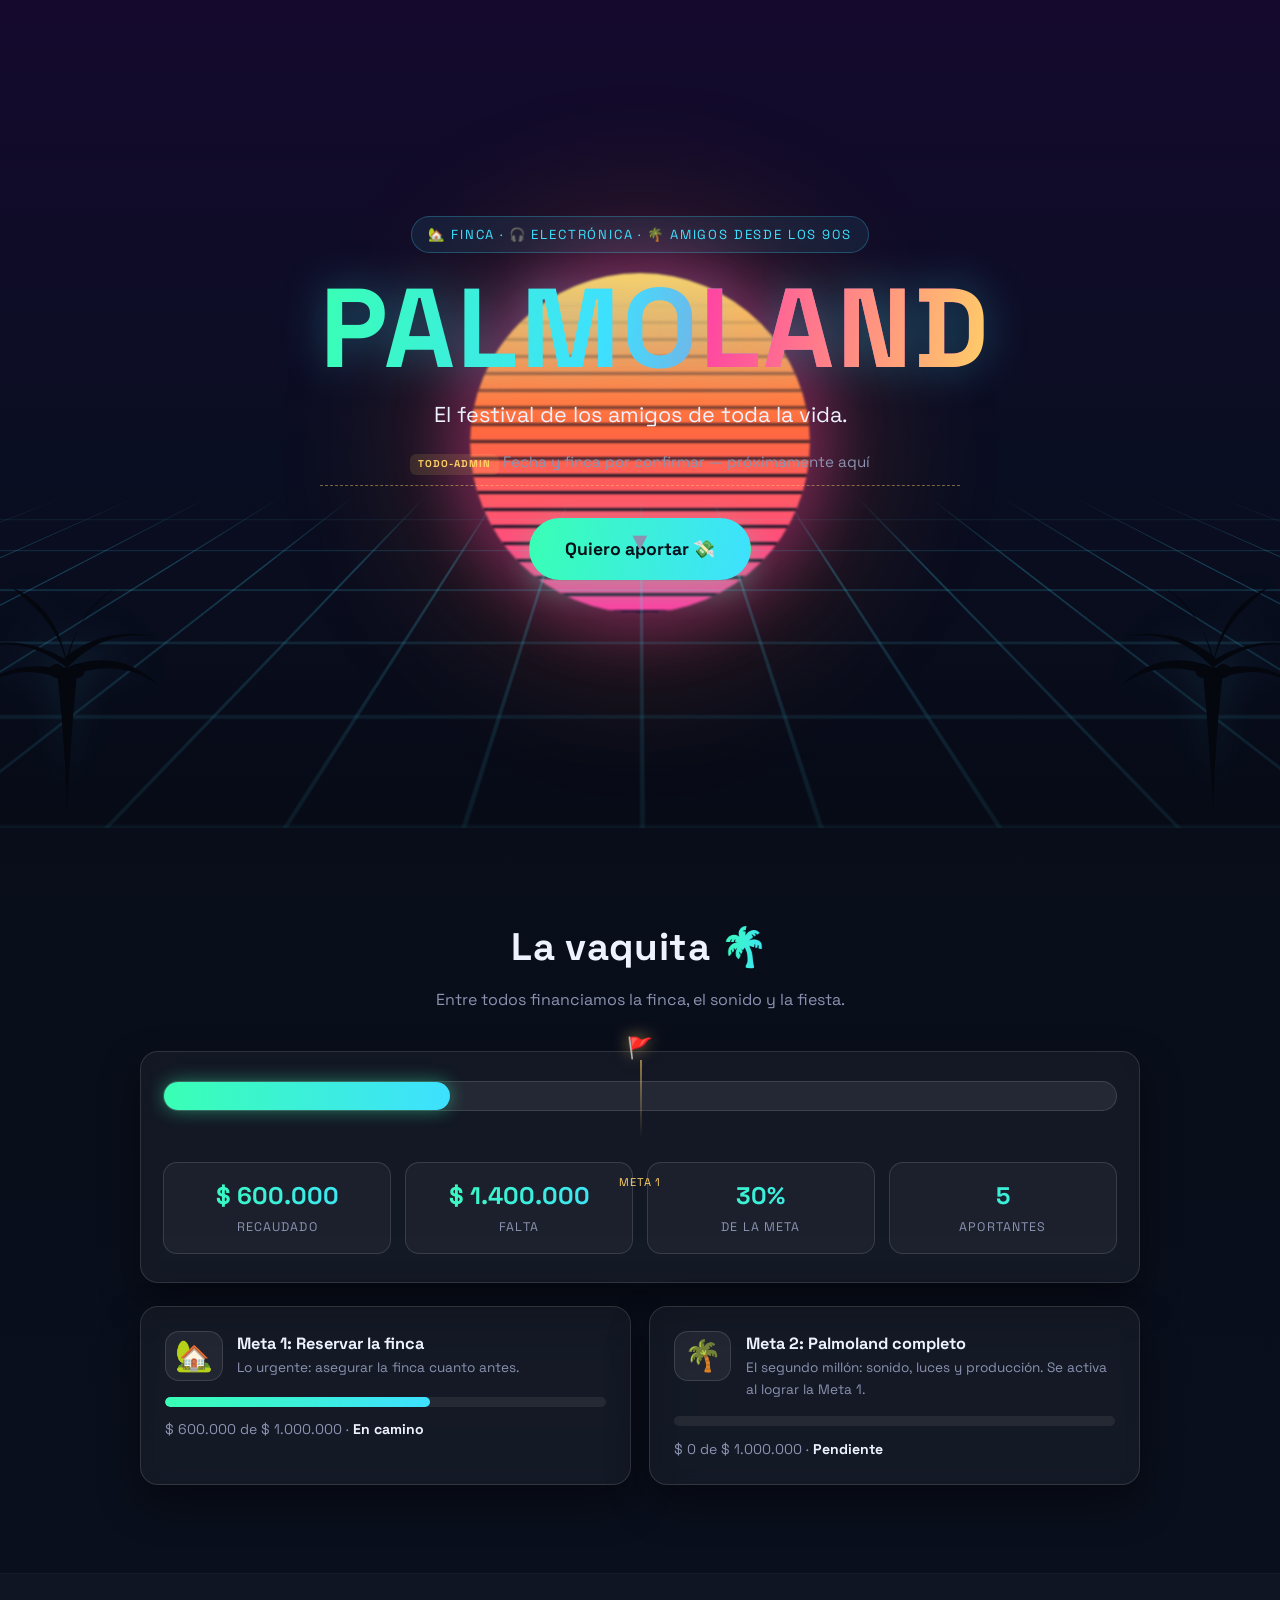
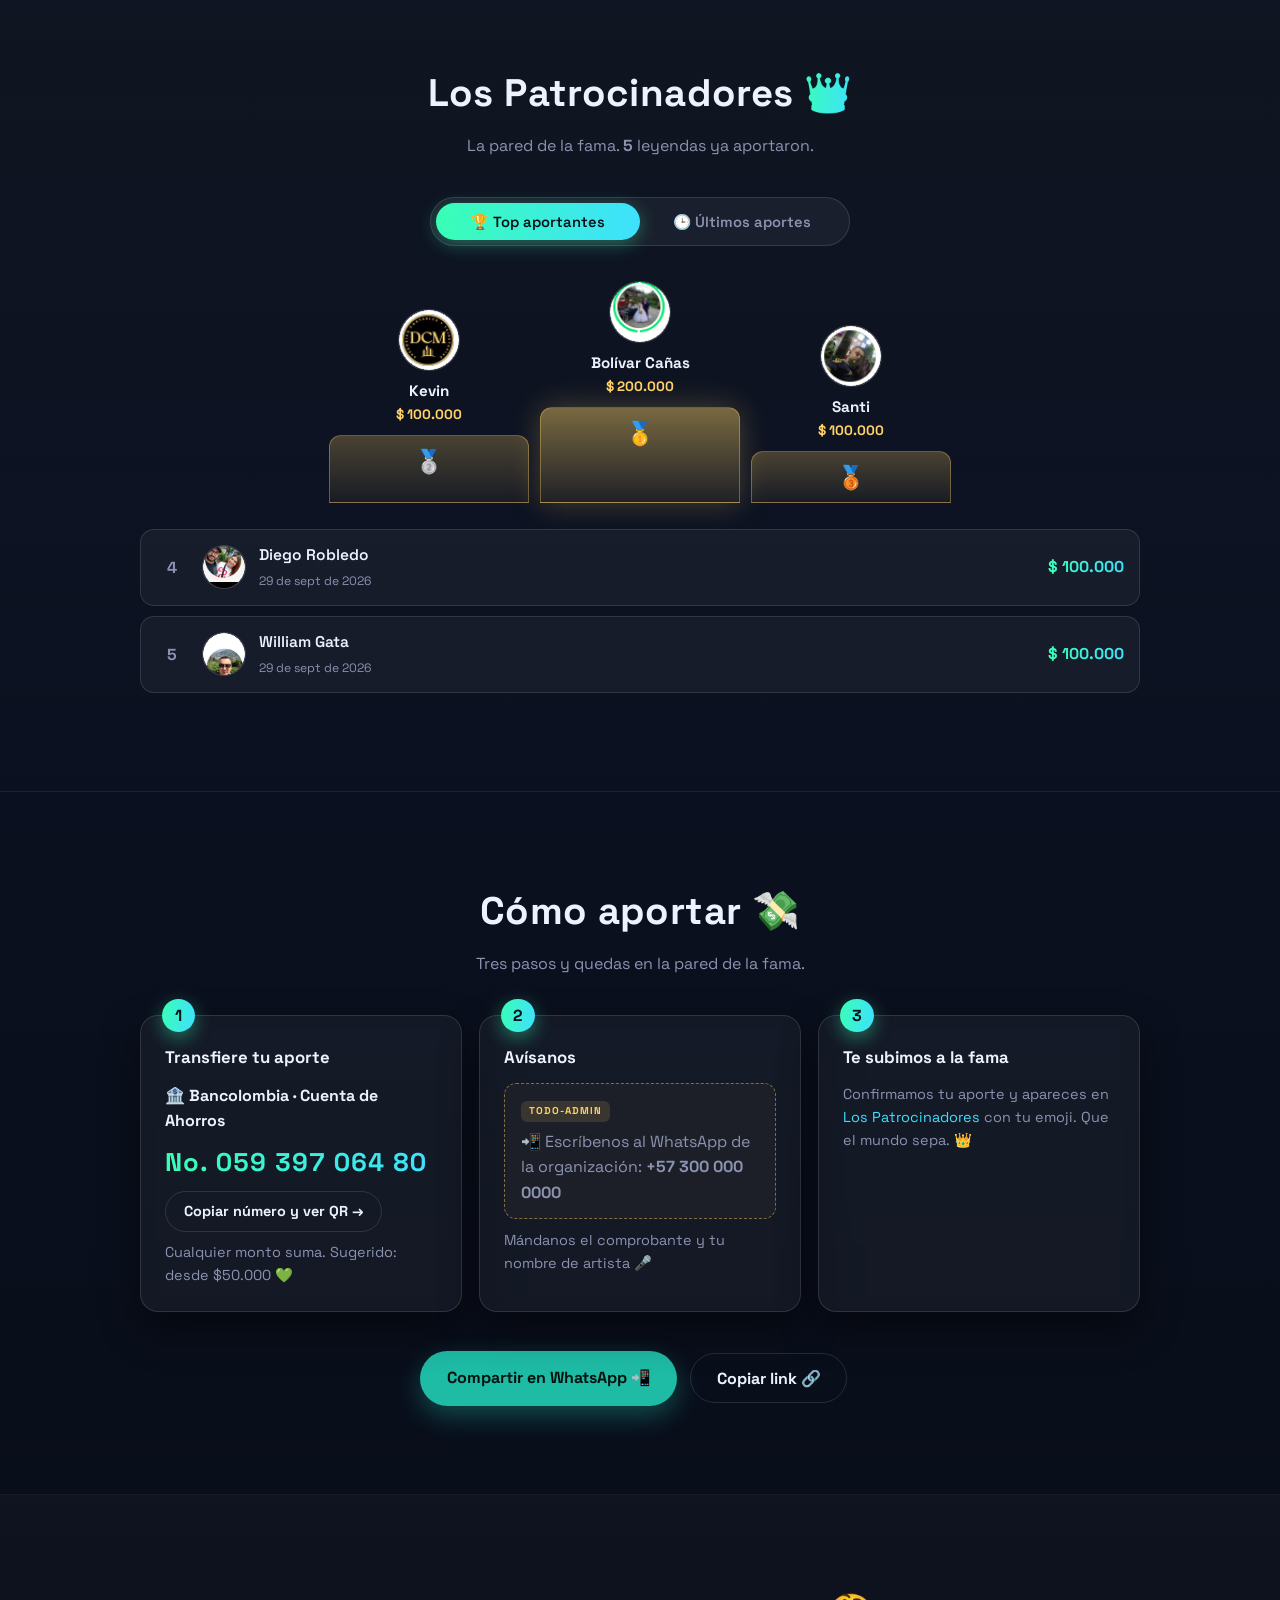
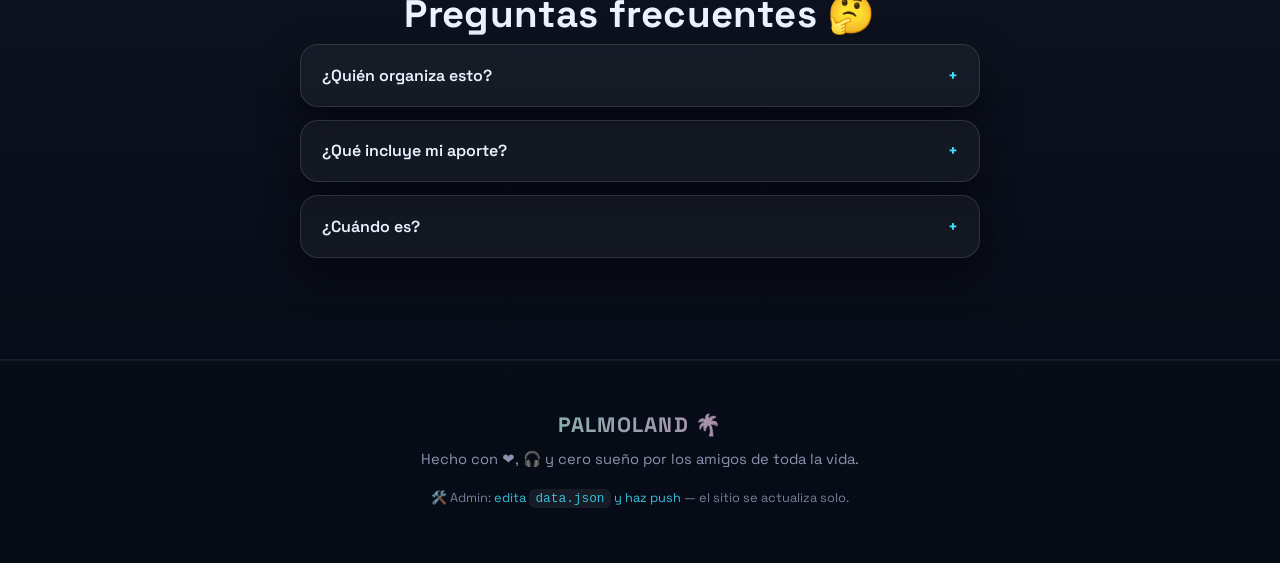
==== commit d8c89eb1: "fix: sequential milestone progress — Meta 2 starts counting after Meta 1 Meta 2 showed 30% from mone" ====
--- a/index.html
+++ b/index.html
@@ -123,7 +123,7 @@
               <span class="milestone-emoji">🌴</span>
               <div>
                 <h3 class="milestone-name">Meta 2: Palmoland completo</h3>
-                <p class="milestone-desc">Sonido, luces y producción de la fiesta.</p>
+                <p class="milestone-desc">El segundo millón: sonido, luces y producción. Se activa al lograr la Meta 1.</p>
               </div>
             </div>
             <div class="milestone-subbar"><div class="subbar-fill" id="subbar-1"></div></div>
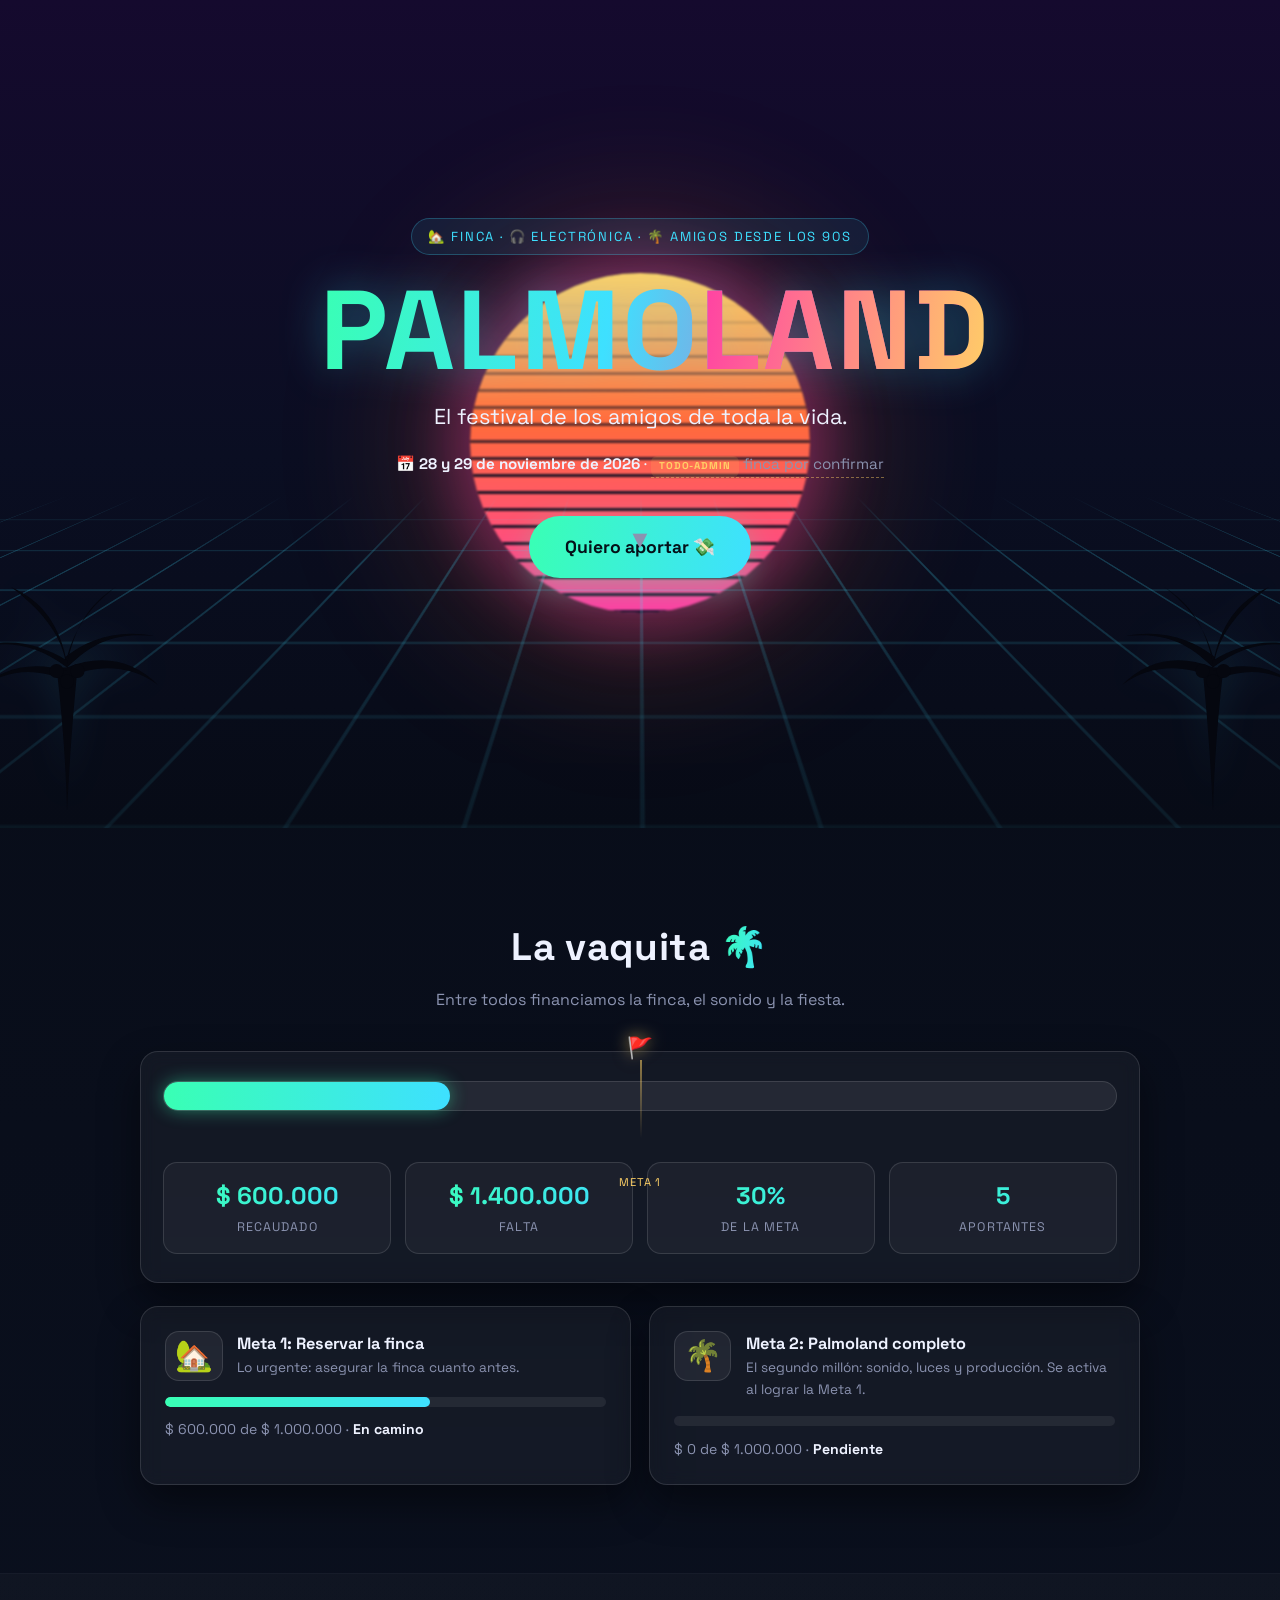
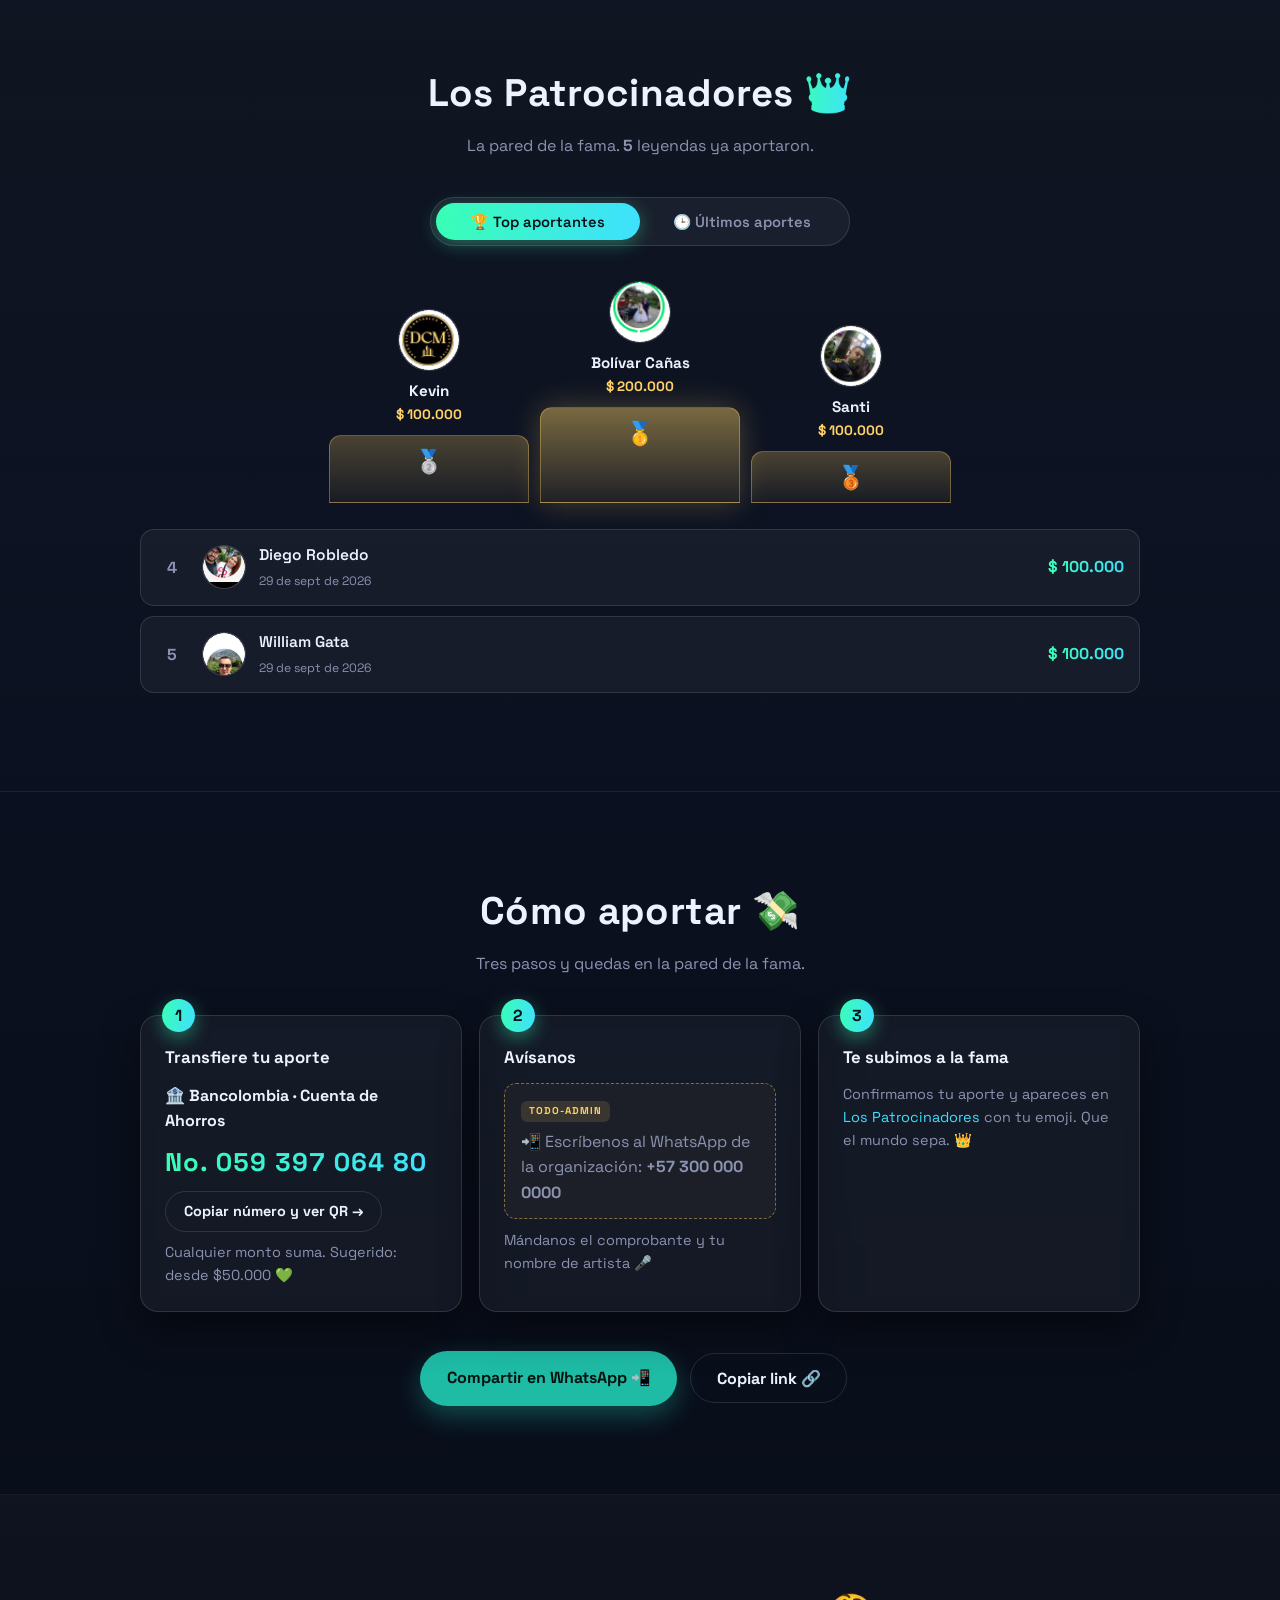
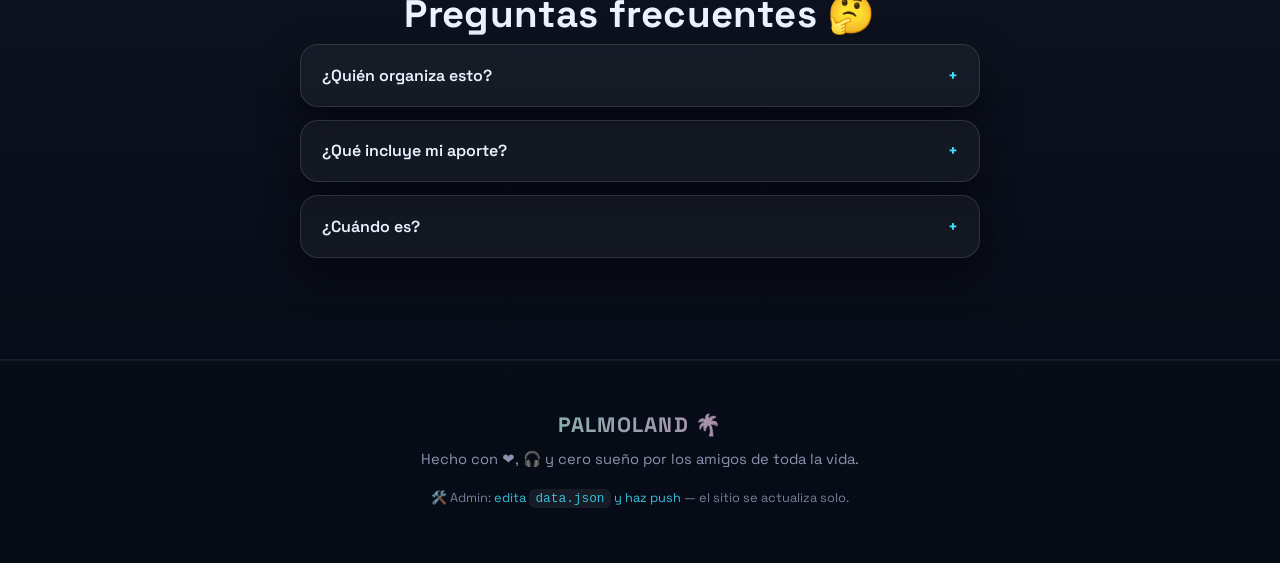
==== commit 9496a64e: "feat: event date 28-29 November 2026 Hero, FAQ, meta/OG descriptions (WhatsApp preview) and regenera" ====
--- a/index.html
+++ b/index.html
@@ -4,12 +4,12 @@
   <meta charset="UTF-8" />
   <meta name="viewport" content="width=device-width, initial-scale=1.0" />
   <title>Palmoland 🌴 — El festival de los amigos</title>
-  <meta name="description" content="Palmoland: el festival privado de los amigos de toda la vida. Música electrónica, finca, y los mismos de siempre. Aporta y súmate a la fiesta 🎧🌴" />
+  <meta name="description" content="Palmoland: el festival privado de los amigos de toda la vida. 28 y 29 de noviembre de 2026. Música electrónica, finca, y los mismos de siempre. Aporta y súmate 🎧🌴" />
   <meta name="theme-color" content="#070b16" />
 
   <!-- Open Graph / WhatsApp preview -->
   <meta property="og:title" content="Palmoland 🌴 — El festival de los amigos" />
-  <meta property="og:description" content="El festival privado de los amigos de toda la vida. Aporta, mira el progreso y súmate a la fiesta 🎧" />
+  <meta property="og:description" content="28 y 29 de noviembre de 2026 — el festival privado de los amigos de toda la vida. Aporta, mira el progreso y súmate 🎧" />
   <meta property="og:type" content="website" />
   <meta property="og:locale" content="es_CO" />
   <meta property="og:url" content="https://toxykdude.github.io/palmoland/" />
@@ -18,7 +18,7 @@
   <meta property="og:image:height" content="630" />
   <meta name="twitter:card" content="summary_large_image" />
   <meta name="twitter:title" content="Palmoland 🌴 — El festival de los amigos" />
-  <meta name="twitter:description" content="El festival privado de los amigos de toda la vida. Aporta y súmate a la fiesta 🎧" />
+  <meta name="twitter:description" content="28 y 29 de noviembre de 2026 — el festival privado de los amigos de toda la vida. Aporta y súmate 🎧" />
   <meta name="twitter:image" content="https://toxykdude.github.io/palmoland/og-image.png" />
 
   <link rel="icon" href="data:image/svg+xml,%3Csvg xmlns='http://www.w3.org/2000/svg' viewBox='0 0 100 100'%3E%3Ctext y='.9em' font-size='90'%3E%F0%9F%8C%B4%3C/text%3E%3C/svg%3E" />
@@ -59,7 +59,7 @@
       <p class="hero-kicker">🏡 Finca · 🎧 Electrónica · 🌴 Amigos desde los 90s</p>
       <h1 class="hero-title">PALMO<span>LAND</span></h1>
       <p class="hero-tagline">El festival de los amigos de toda la vida.</p>
-      <p class="hero-date todo-admin"><span class="todo-tag">TODO-ADMIN</span> Fecha y finca por confirmar — próximamente aquí</p>
+      <p class="hero-date">📅 <strong>28 y 29 de noviembre de 2026</strong> · <span class="todo-admin"><span class="todo-tag">TODO-ADMIN</span> finca por confirmar</span></p>
       <a class="btn btn-primary btn-big" href="aportar.html">Quiero aportar 💸</a>
       <a class="hero-scroll" href="#progreso" aria-label="Ver progreso de la recaudación">▼</a>
     </div>
@@ -212,7 +212,7 @@
         </details>
         <details class="card faq-item">
           <summary>¿Cuándo es?</summary>
-          <p>La fecha se confirma apenas reservemos la finca (Meta 1). Mantente pegado al grupo. 🔜</p>
+          <p>🌴 <strong>28 y 29 de noviembre de 2026</strong>. La finca se confirma apenas se complete la Meta 1. Mantente pegado al grupo.</p>
         </details>
       </div>
     </section>
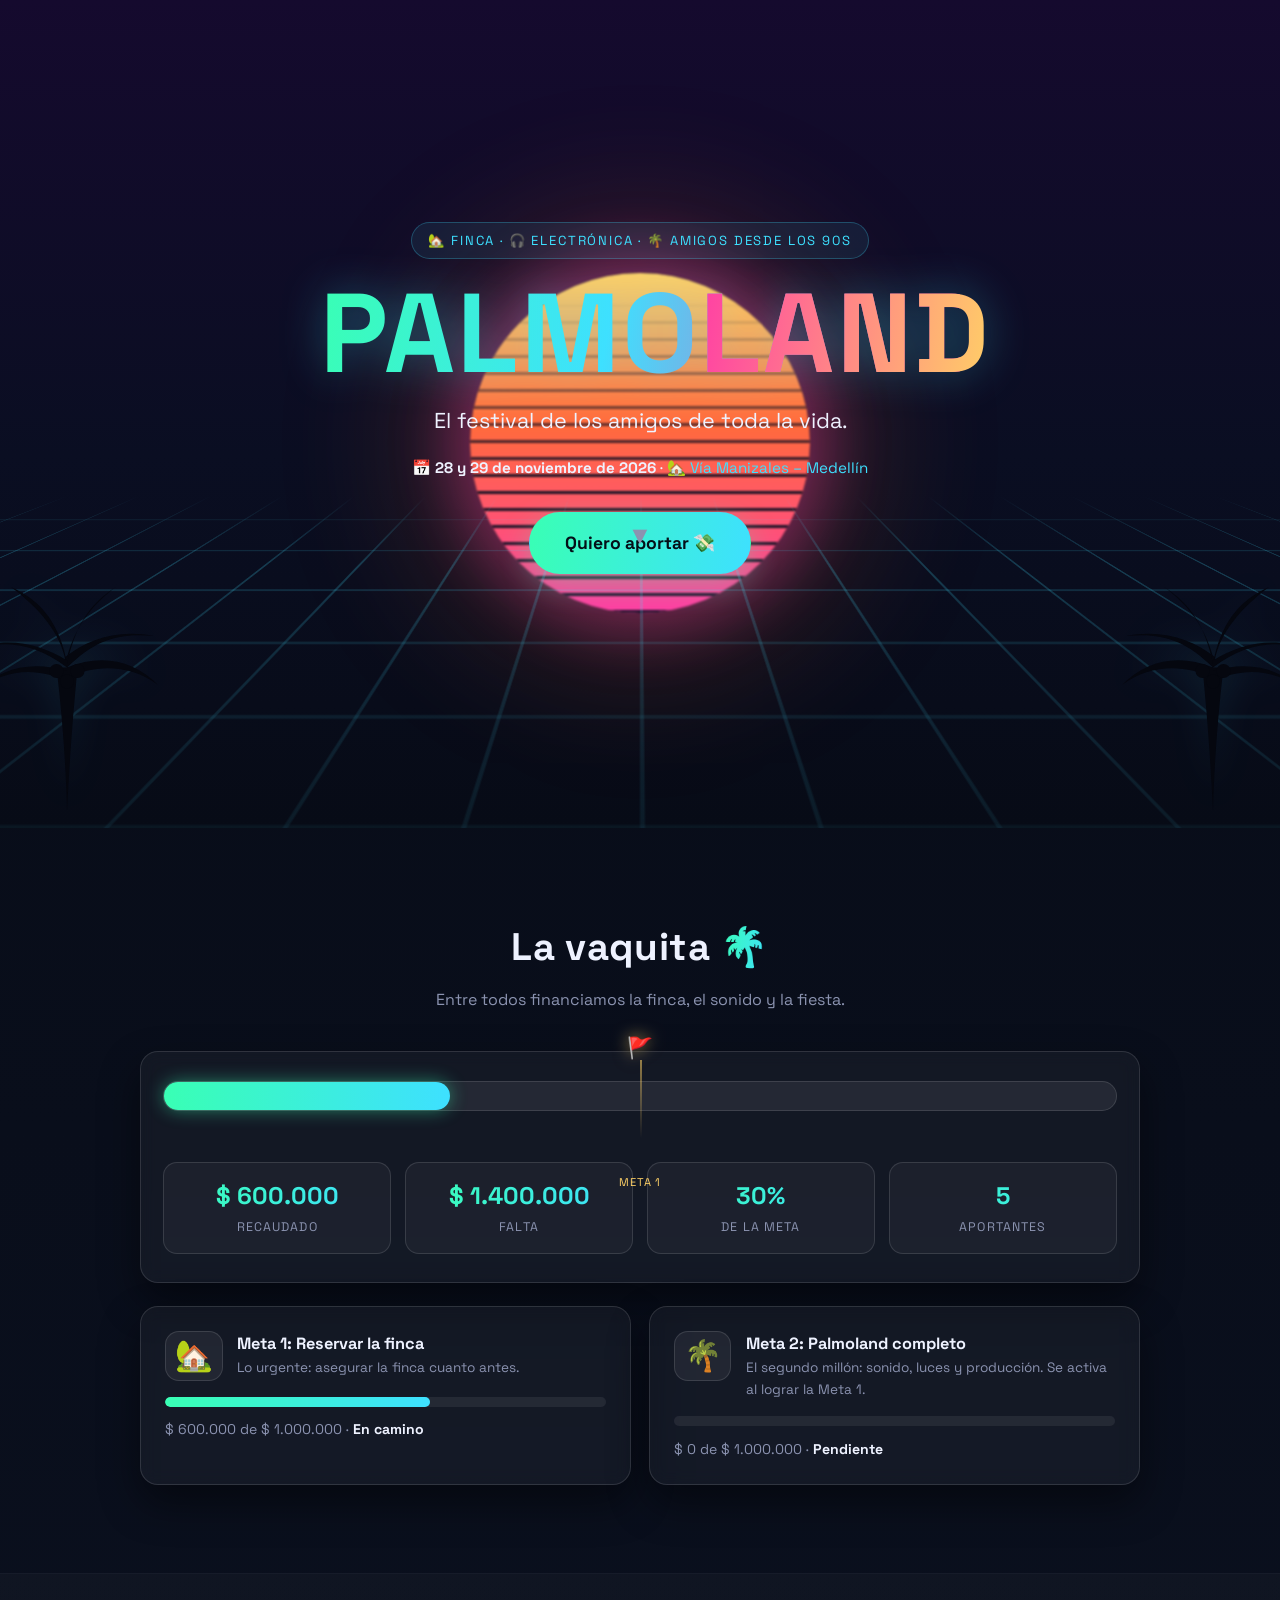
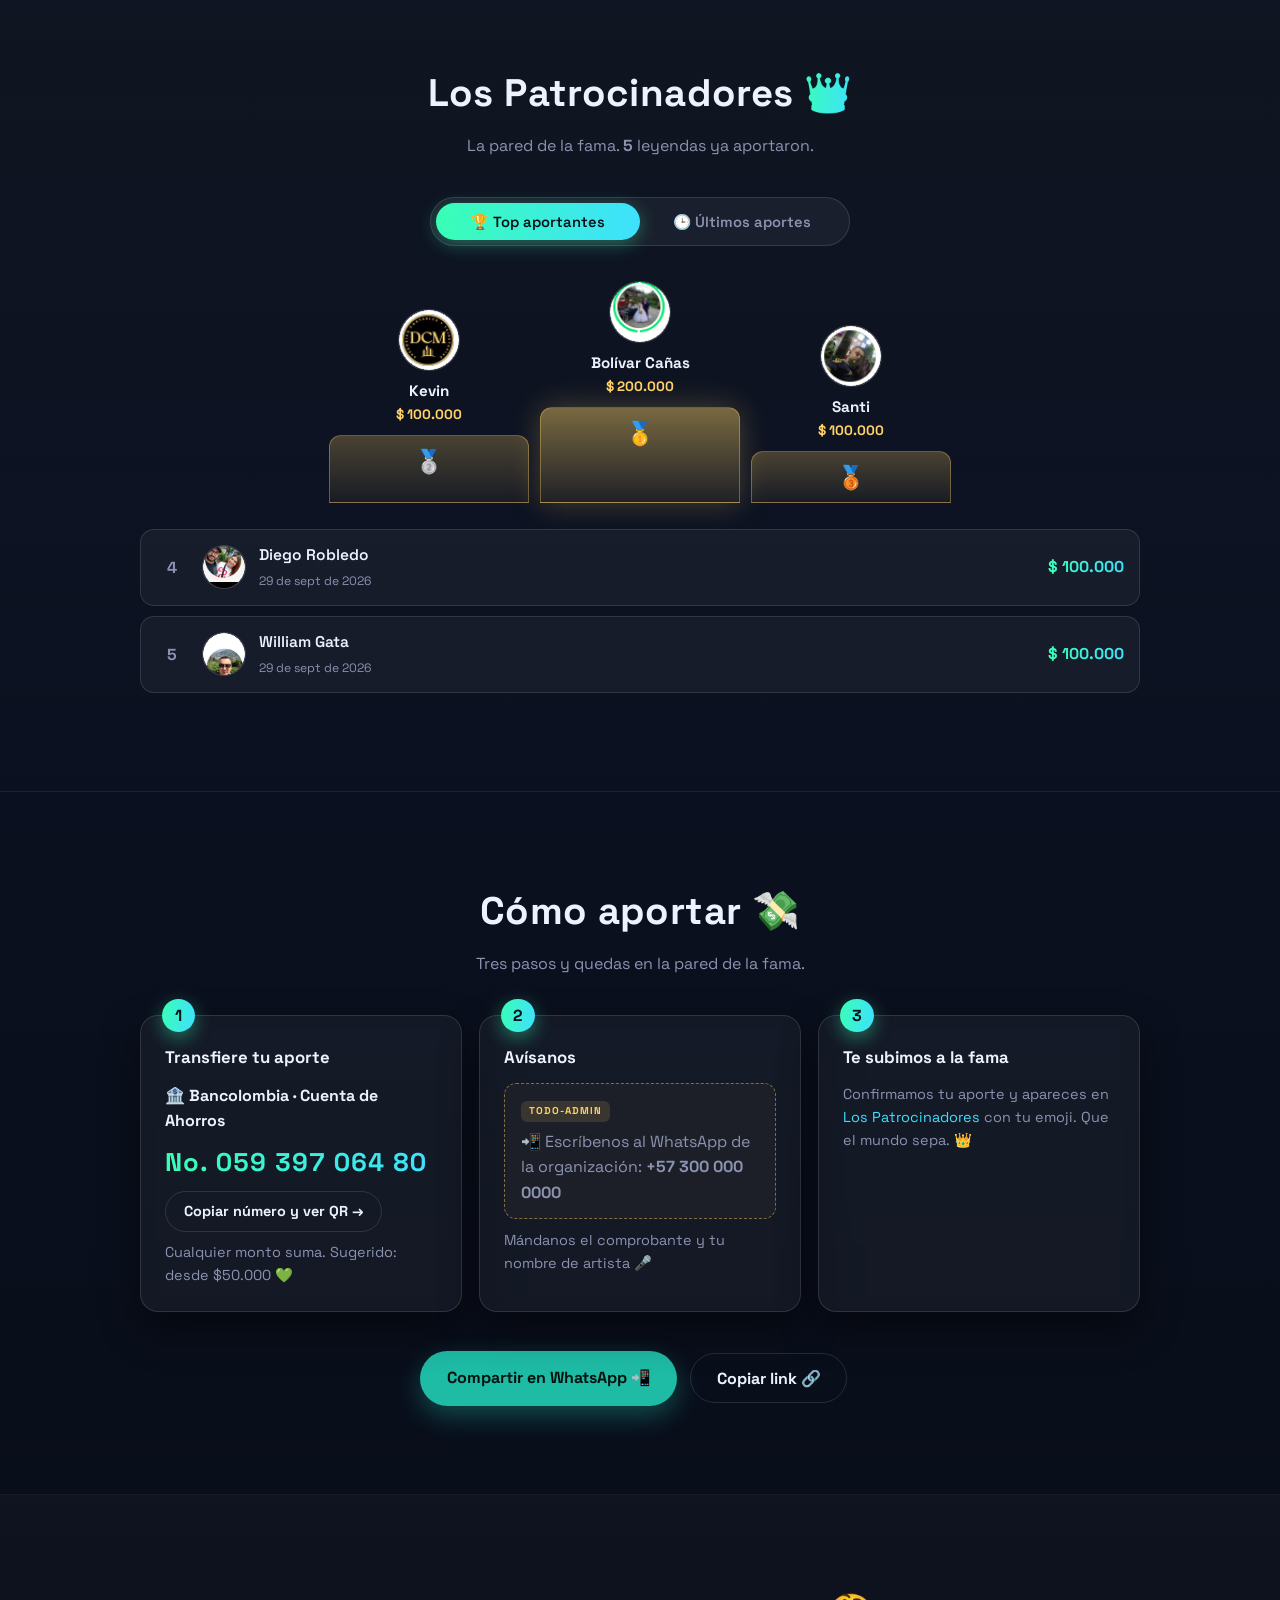
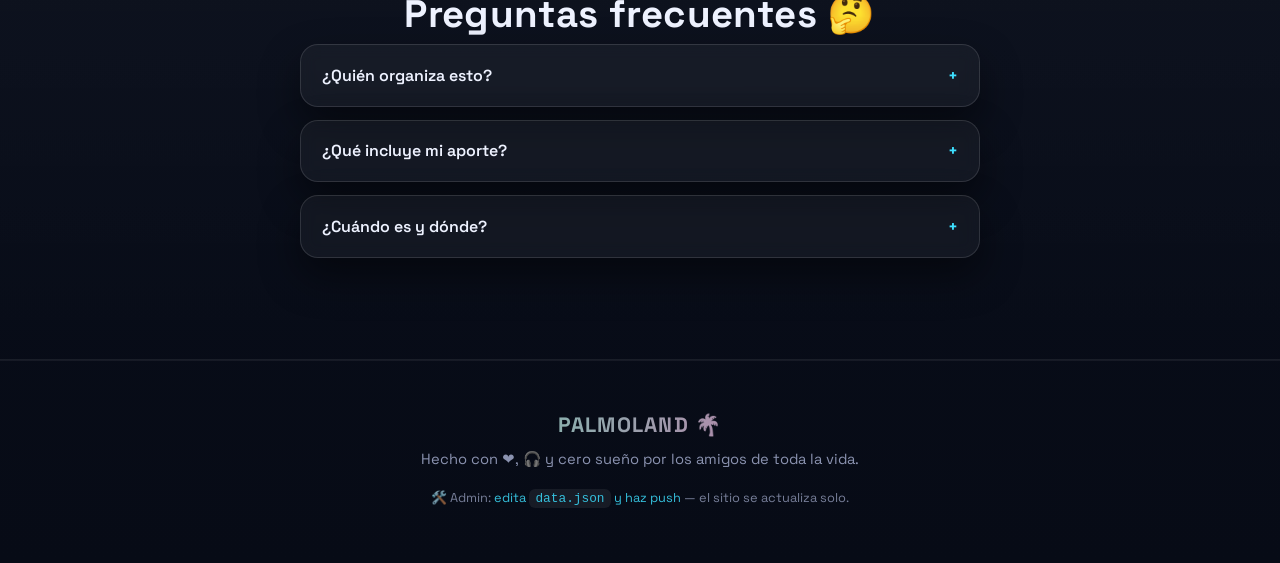
==== commit c8976b71: "feat: finca location + photo gallery page - finca.html: 9-photo gallery with lightbox (prev/next, ke" ====
--- a/index.html
+++ b/index.html
@@ -59,7 +59,7 @@
       <p class="hero-kicker">🏡 Finca · 🎧 Electrónica · 🌴 Amigos desde los 90s</p>
       <h1 class="hero-title">PALMO<span>LAND</span></h1>
       <p class="hero-tagline">El festival de los amigos de toda la vida.</p>
-      <p class="hero-date">📅 <strong>28 y 29 de noviembre de 2026</strong> · <span class="todo-admin"><span class="todo-tag">TODO-ADMIN</span> finca por confirmar</span></p>
+      <p class="hero-date">📅 <strong>28 y 29 de noviembre de 2026</strong> · 🏡 <a href="finca.html">Vía Manizales – Medellín</a></p>
       <a class="btn btn-primary btn-big" href="aportar.html">Quiero aportar 💸</a>
       <a class="hero-scroll" href="#progreso" aria-label="Ver progreso de la recaudación">▼</a>
     </div>
@@ -211,8 +211,8 @@
           <p>La finca, el sistema de sonido, las luces y la producción de la fiesta. Con la Meta 1 aseguramos la finca; con la Meta 2, Palmoland completo. 🌴</p>
         </details>
         <details class="card faq-item">
-          <summary>¿Cuándo es?</summary>
-          <p>🌴 <strong>28 y 29 de noviembre de 2026</strong>. La finca se confirma apenas se complete la Meta 1. Mantente pegado al grupo.</p>
+          <summary>¿Cuándo es y dónde?</summary>
+          <p>🌴 <strong>28 y 29 de noviembre de 2026</strong>, en una finca por la <strong>vía Manizales – Medellín</strong>, cerca del nuevo Romboy Pacífico Tres. <a href="finca.html">Mira las fotos de la finca 📸</a>. La reservamos apenas se complete la Meta 1.</p>
         </details>
       </div>
     </section>
--- a/styles.css
+++ b/styles.css
@@ -855,6 +855,92 @@
 .pay-steps-note a { color: var(--cyan); font-weight: 600; }
 
 /* ============================================================
+   GALLERY (finca page)
+   ============================================================ */
+.location-line {
+  text-align: center;
+  color: var(--muted);
+  font-size: 0.95rem;
+  margin: -1.4rem auto 2rem;
+  max-width: 560px;
+}
+
+.gallery-grid {
+  display: grid;
+  grid-template-columns: repeat(2, 1fr);
+  gap: 0.6rem;
+}
+
+.g-item {
+  position: relative;
+  border-radius: 14px;
+  overflow: hidden;
+  border: 1px solid var(--border);
+  cursor: zoom-in;
+  aspect-ratio: 4 / 3;
+  background: rgba(255, 255, 255, 0.04);
+  padding: 0;
+  transition: transform 0.18s ease, border-color 0.18s ease;
+}
+
+.g-item img {
+  width: 100%;
+  height: 100%;
+  object-fit: cover;
+  display: block;
+}
+
+.g-item:hover { transform: translateY(-3px); border-color: rgba(62, 224, 255, 0.4); }
+
+.lightbox {
+  position: fixed;
+  inset: 0;
+  z-index: 1000;
+  background: rgba(4, 6, 14, 0.94);
+  display: flex;
+  align-items: center;
+  justify-content: center;
+  flex-direction: column;
+  gap: 1rem;
+  padding: 1rem;
+}
+
+.lightbox img {
+  max-width: 94vw;
+  max-height: 80vh;
+  border-radius: 12px;
+  border: 1px solid var(--border);
+  box-shadow: 0 20px 60px rgba(0, 0, 0, 0.6);
+}
+
+.lb-count { color: var(--muted); font-size: 0.9rem; letter-spacing: 0.1em; }
+
+.lb-btn {
+  position: absolute;
+  top: 50%;
+  transform: translateY(-50%);
+  width: 46px;
+  height: 46px;
+  border-radius: 50%;
+  border: 1px solid var(--border);
+  background: rgba(255, 255, 255, 0.07);
+  color: var(--text);
+  font-size: 1.5rem;
+  line-height: 1;
+  cursor: pointer;
+  display: flex;
+  align-items: center;
+  justify-content: center;
+  transition: background 0.18s ease, border-color 0.18s ease;
+}
+
+.lb-btn:hover { background: rgba(62, 224, 255, 0.15); border-color: var(--cyan); }
+
+.lb-prev { left: 0.8rem; }
+.lb-next { right: 0.8rem; }
+.lb-close { top: 0.8rem; right: 0.8rem; transform: none; font-size: 1.2rem; }
+
+/* ============================================================
    RESPONSIVE — tablet and up
    ============================================================ */
 @media (min-width: 640px) {
@@ -862,6 +948,7 @@
   .milestones { grid-template-columns: 1fr 1fr; }
   .steps { grid-template-columns: repeat(3, 1fr); }
   .step { padding-top: 1.8rem; }
+  .gallery-grid { grid-template-columns: repeat(3, 1fr); gap: 1rem; }
 }
 
 @media (min-width: 900px) {
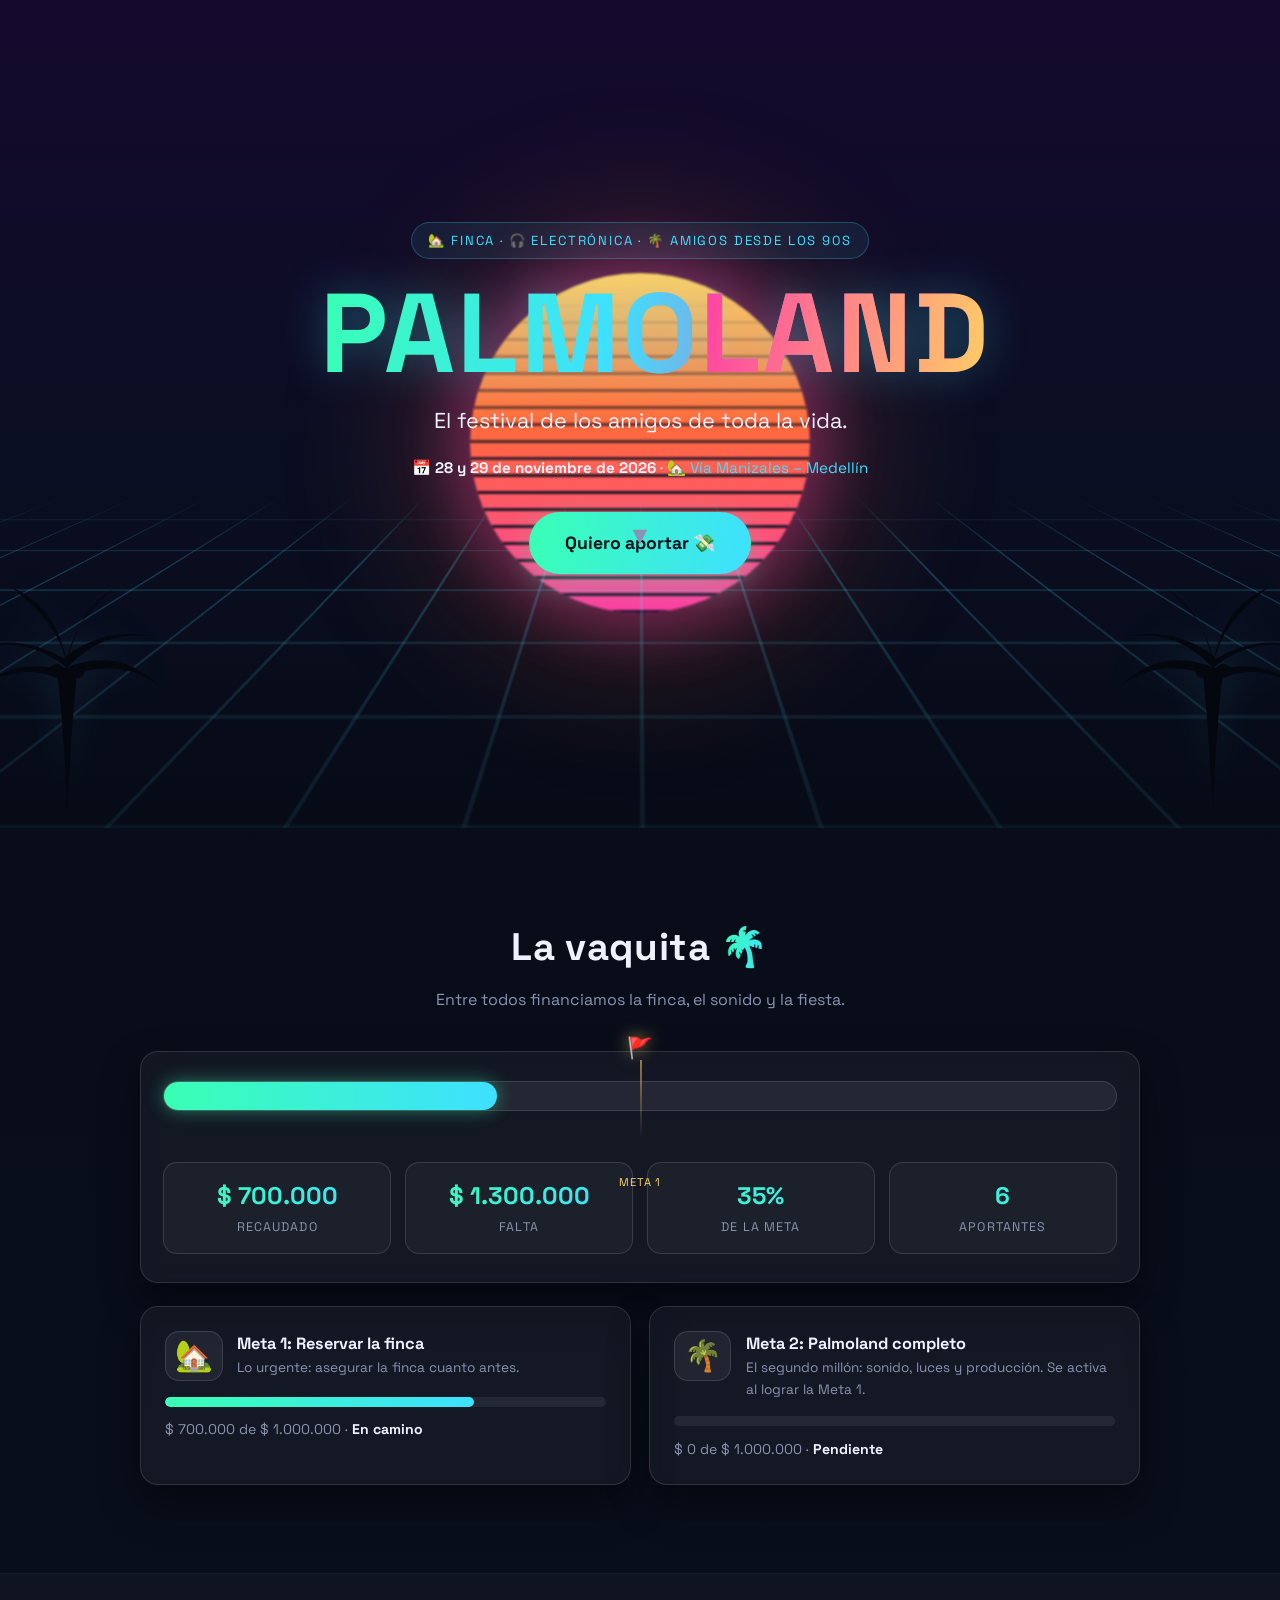
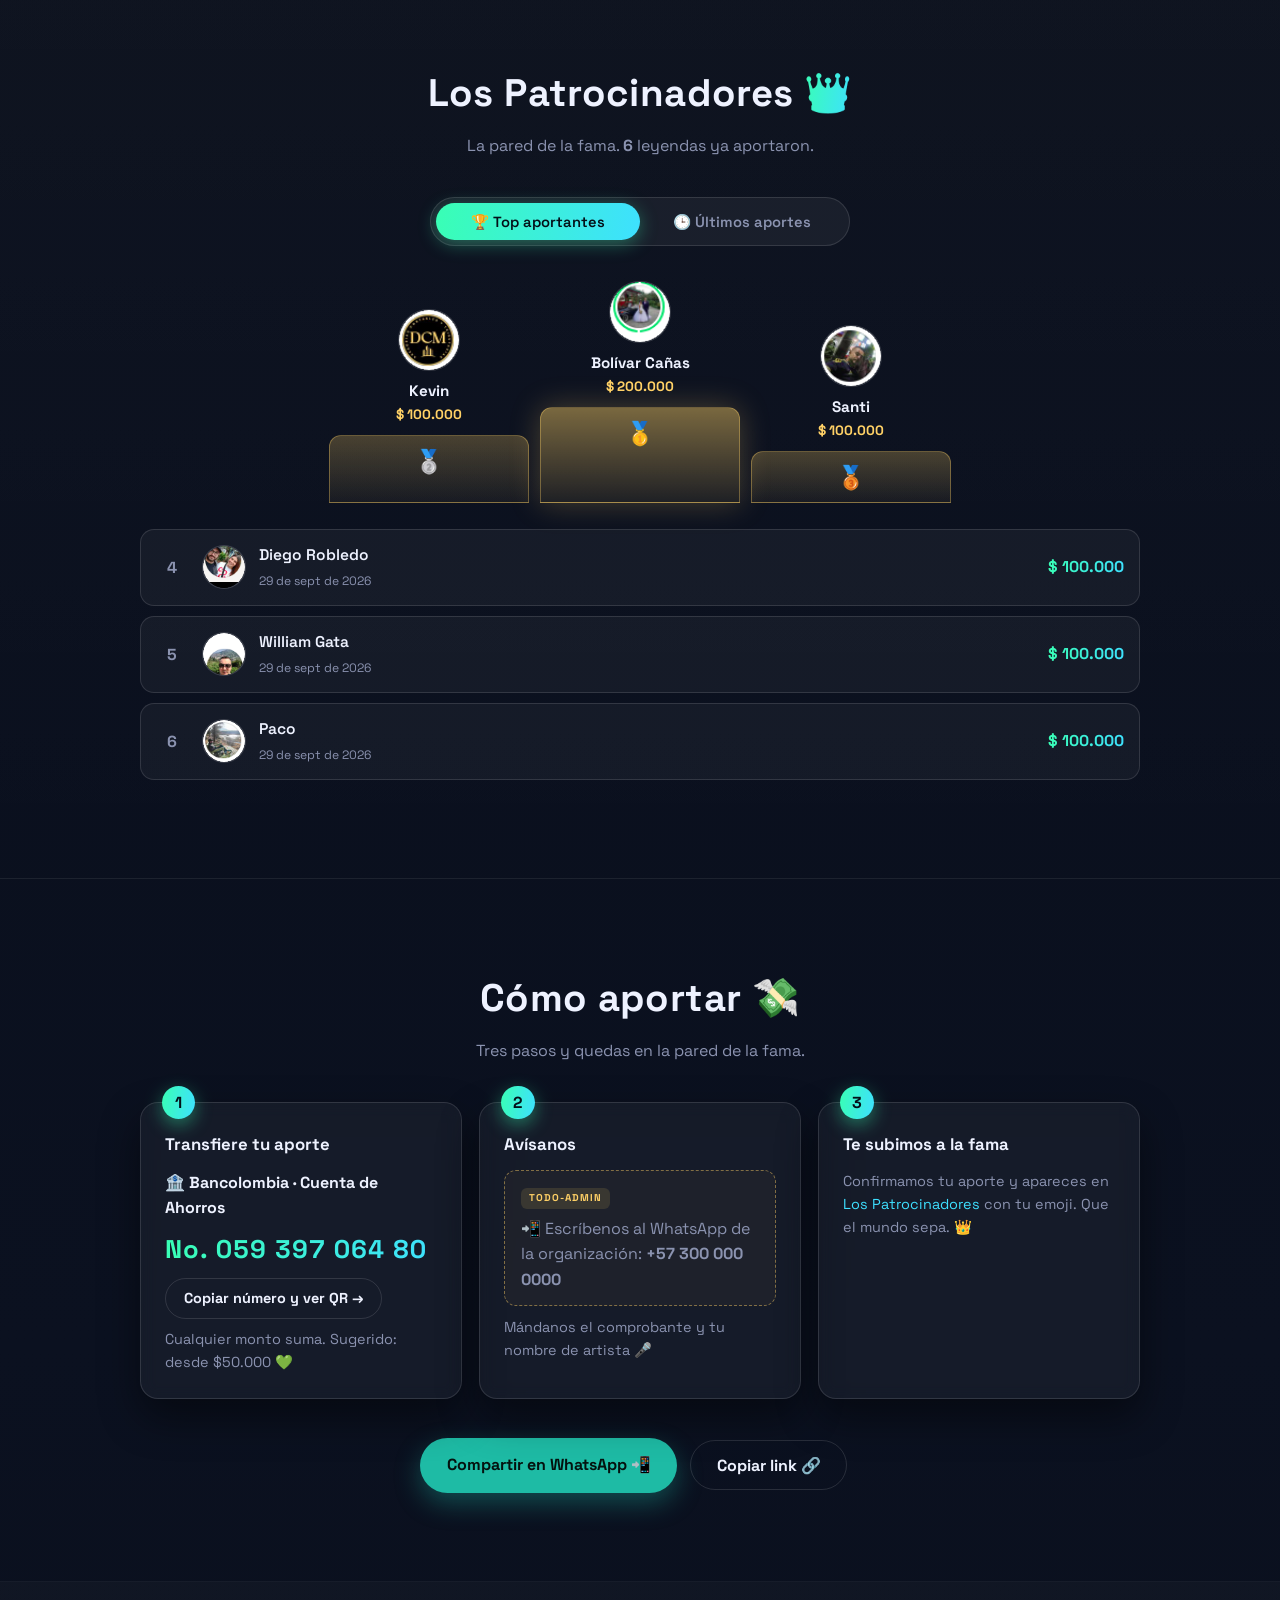
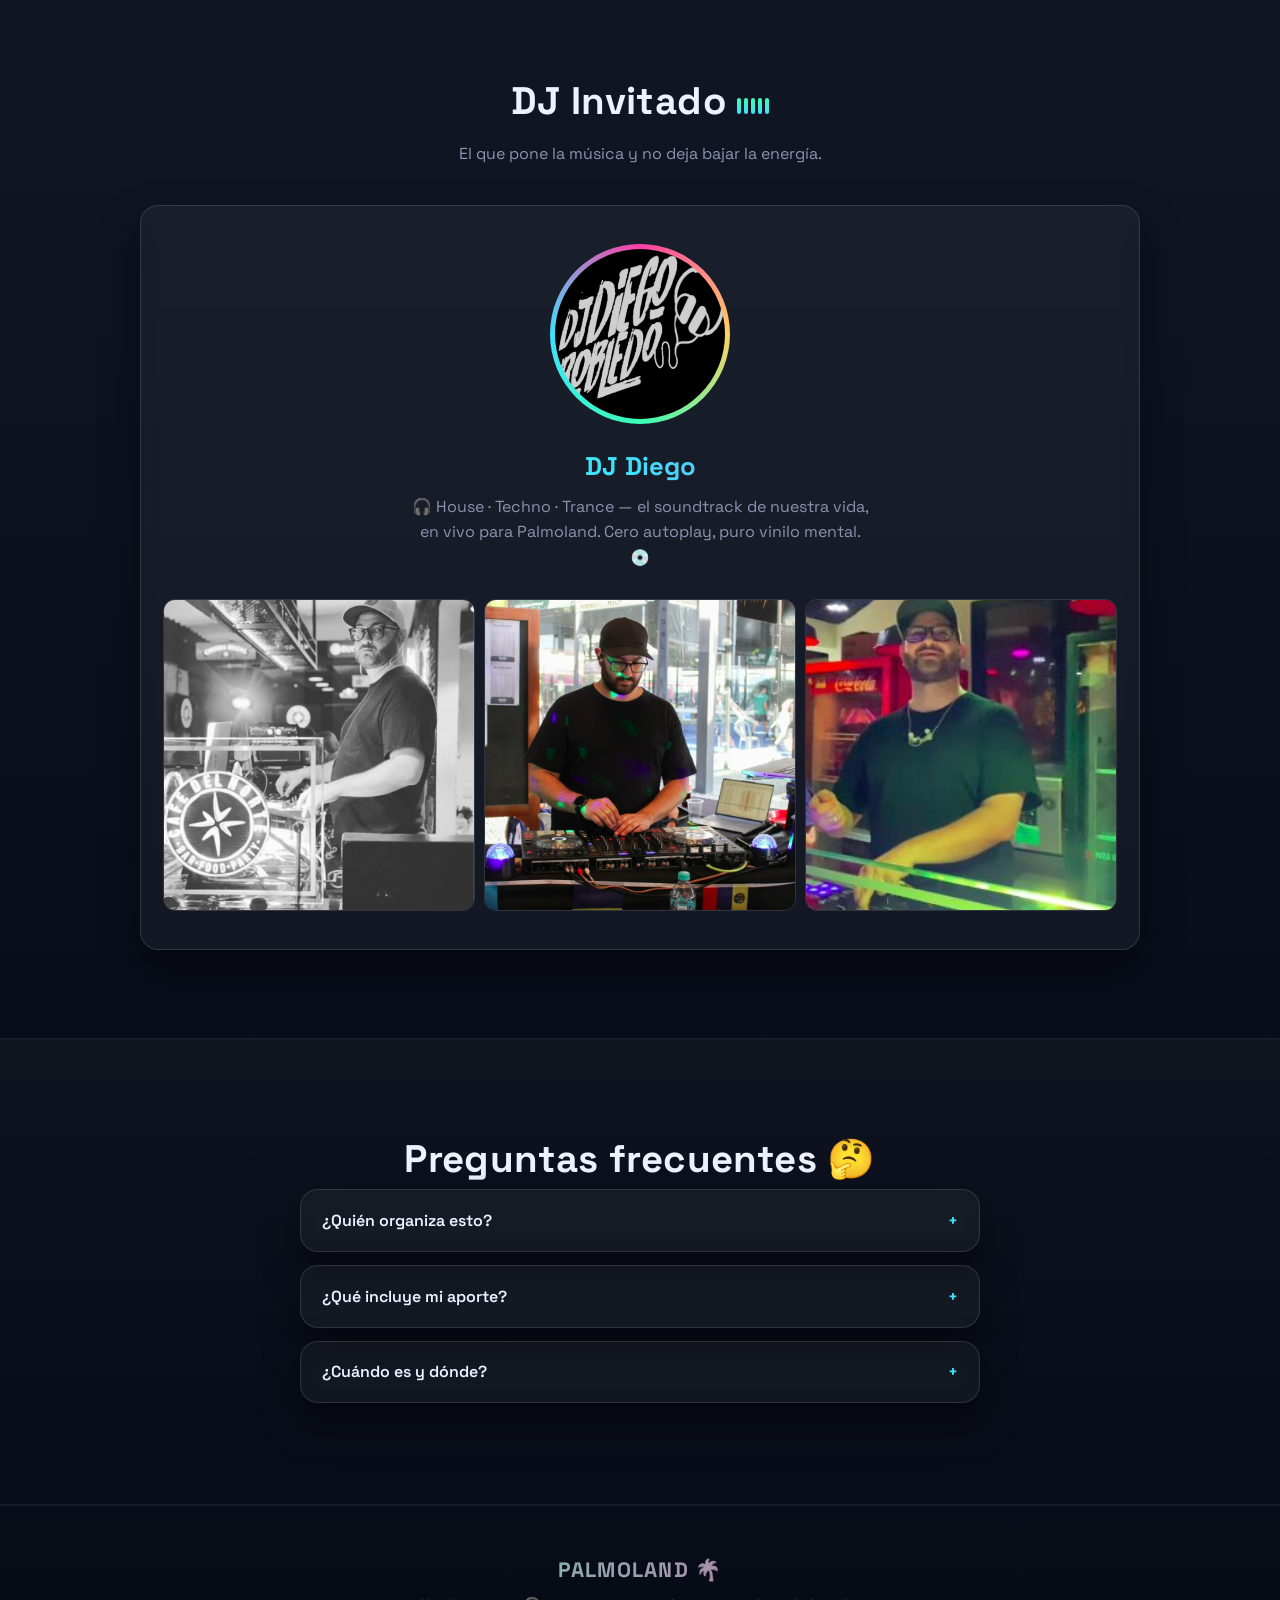
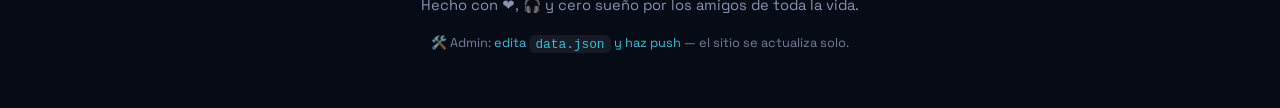
==== commit abc984c2: "feat: DJ Invitado section — DJ Diego with logo and photos - logo: 3.7MB traced SVG rasterized to 700" ====
--- a/index.html
+++ b/index.html
@@ -197,6 +197,27 @@
       </div>
     </section>
 
+    <!-- ============ DJ INVITADO ============ -->
+    <section class="section section-alt" id="dj" aria-labelledby="dj-title">
+      <div class="wrap">
+        <h2 class="section-title" id="dj-title">DJ Invitado <span class="equalizer" aria-hidden="true"><i></i><i></i><i></i><i></i><i></i></span></h2>
+        <p class="section-sub">El que pone la música y no deja bajar la energía.</p>
+
+        <div class="card dj-card">
+          <div class="dj-logo-wrap">
+            <img src="images/dj/dj-logo.png" alt="Logo de DJ Diego" width="180" height="180" />
+          </div>
+          <h3 class="dj-name">DJ Diego</h3>
+          <p class="dj-tag">🎧 House · Techno · Trance — el soundtrack de nuestra vida, en vivo para Palmoland. Cero autoplay, puro vinilo mental. 💿</p>
+          <div class="dj-photos">
+            <img src="images/dj/1.jpg" alt="DJ Diego mezclando en Café del Norte" loading="lazy" decoding="async" />
+            <img src="images/dj/2.jpg" alt="DJ Diego en las tornas en un evento" loading="lazy" decoding="async" />
+            <img src="images/dj/3.jpg" alt="DJ Diego en pleno set con luces de neón" loading="lazy" decoding="async" />
+          </div>
+        </div>
+      </div>
+    </section>
+
     <!-- ============ FAQ ============ -->
     <section class="section section-alt" id="faq" aria-labelledby="faq-title">
       <div class="wrap wrap-narrow">
--- a/styles.css
+++ b/styles.css
@@ -941,6 +941,90 @@
 .lb-close { top: 0.8rem; right: 0.8rem; transform: none; font-size: 1.2rem; }
 
 /* ============================================================
+   DJ INVITADO
+   ============================================================ */
+.dj-card { text-align: center; padding: 2.4rem 1.4rem; }
+
+.dj-logo-wrap {
+  width: 180px;
+  height: 180px;
+  margin: 0 auto 1.4rem;
+  border-radius: 50%;
+  padding: 5px;
+  background: conic-gradient(from 180deg, var(--green), var(--cyan), var(--pink), var(--gold), var(--green));
+  animation: ringPulse 4.5s ease-in-out infinite;
+}
+
+@keyframes ringPulse {
+  0%, 100% { filter: drop-shadow(0 0 10px rgba(62, 224, 255, 0.4)); }
+  50% { filter: drop-shadow(0 0 26px rgba(255, 62, 165, 0.55)); }
+}
+
+.dj-logo-wrap img {
+  width: 100%;
+  height: 100%;
+  object-fit: cover;
+  border-radius: 50%;
+  display: block;
+}
+
+.dj-name {
+  font-size: 1.6rem;
+  font-weight: 700;
+  background: linear-gradient(100deg, var(--green), var(--cyan), var(--pink));
+  -webkit-background-clip: text;
+  background-clip: text;
+  color: transparent;
+}
+
+.dj-tag { color: var(--muted); max-width: 460px; margin: 0.4rem auto 0; }
+
+.dj-photos {
+  display: grid;
+  grid-template-columns: repeat(3, 1fr);
+  gap: 0.6rem;
+  margin-top: 1.8rem;
+}
+
+.dj-photos img {
+  width: 100%;
+  aspect-ratio: 1;
+  object-fit: cover;
+  border-radius: 12px;
+  border: 1px solid var(--border);
+  transition: transform 0.18s ease, border-color 0.18s ease;
+}
+
+.dj-photos img:hover { transform: translateY(-3px); border-color: rgba(62, 224, 255, 0.4); }
+
+/* Equalizer bars next to the section title */
+.equalizer {
+  display: inline-flex;
+  gap: 3px;
+  align-items: flex-end;
+  height: 1em;
+  vertical-align: baseline;
+}
+
+.equalizer i {
+  width: 4px;
+  height: 40%;
+  background: linear-gradient(180deg, var(--green), var(--cyan));
+  border-radius: 2px;
+  animation: eq 0.9s ease-in-out infinite;
+}
+
+.equalizer i:nth-child(2) { animation-delay: 0.15s; }
+.equalizer i:nth-child(3) { animation-delay: 0.3s; }
+.equalizer i:nth-child(4) { animation-delay: 0.45s; }
+.equalizer i:nth-child(5) { animation-delay: 0.6s; }
+
+@keyframes eq {
+  0%, 100% { height: 30%; }
+  50% { height: 100%; }
+}
+
+/* ============================================================
    RESPONSIVE — tablet and up
    ============================================================ */
 @media (min-width: 640px) {
